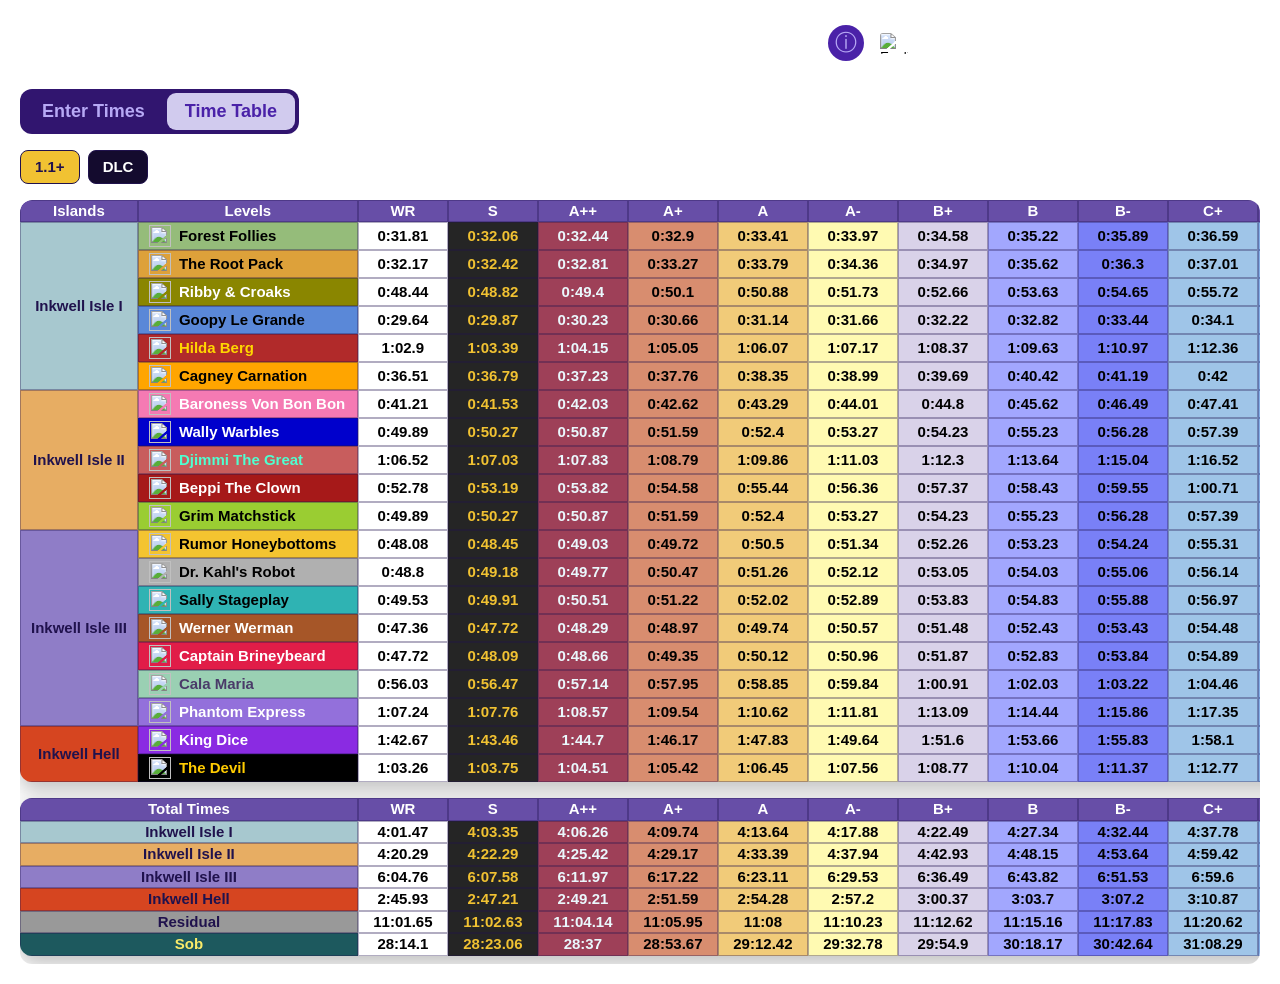
==== index2.html @ 3b2f3cae "Add files via upload" ====
<!DOCTYPE html>
<html lang="en">
<head>
    <meta charset="UTF-8">
    <meta name="viewport" content="width=device-width, initial-scale=1.0">
    <title>Cuphead Training Table</title>
    <link rel="stylesheet" href="style.css">
</head>
<body data-page="time-table">

<div class="pages">
    <img id="bigtitle" src="assets/bigtitle.png" alt="Cuphead Training Table">

    <a href="info.html" class="info-nav-btn" aria-label="How it works">&#9432;</a>

    <button id="lang-toggle-btn" class="lang-toggle-btn-inline" type="button" onclick="setActiveLanguage(getActiveLanguage() === 'pt-BR' ? 'en' : 'pt-BR')" aria-label="Toggle language">
        <img src="https://flagcdn.com/w40/us.png" srcset="https://flagcdn.com/w80/us.png 2x" alt="English" width="28" height="21">
    </button>
</div>

<div class="nav-row">
    <div class="page-tabs">
        <a href="index.html" data-i18n="nav.enter-times">Enter Times</a>
        <a href="index2.html" class="active" data-i18n="nav.time-table">Time Table</a>
    </div>
</div>

    <div id="category-tabs" class="category-tabs"></div>

    <div class="scroll-wrapper">
        <div id="table"></div>
        <div id="totals"></div>
    </div>

    <script src="data.js"></script>
    <script src="js/state.js"></script>
    <script src="js/time.js"></script>
    <script src="js/category.js"></script>
    <script src="js/data-access.js"></script>
    <script src="js/ranks.js"></script>
    <script src="js/calculations.js"></script>
    <script src="js/wr-times.js"></script>
    <script src="js/storage.js"></script>
    <script src="js/render-time-table.js"></script>
    <script src="js/render-personal.js"></script>
    <script src="js/render.js"></script>
    <script src="js/language.js"></script>
    <script src="js/main.js"></script>

</body>
</html>
---- style.css ----
:root {
    --page-transition-duration: 200ms;
    --panel-bg: #140b2e;
    --panel-bg-deep: #11092c;
    --panel-border: #20124d;
    --panel-accent: #674ea7;
    --panel-accent-soft: #392872;
    --panel-accent-bright: #f1c232;
}

* {
    box-sizing: border-box;
}

html {
    min-height: 100%;
}

body {
    min-height: 100%;
    margin: 0;
    padding: 20px;
    background: url("https://myekul.com/bg.png") no-repeat center center fixed;
    background-size: cover;
    color: #ffffff;
    font-family: "Segoe UI", -apple-system, BlinkMacSystemFont, Roboto, Helvetica, Arial, sans-serif;
    position: relative;
    opacity: 0;
    background-color: rgba(255, 255, 255, 0.05);
    transition: opacity var(--page-transition-duration) ease, background-color var(--page-transition-duration) ease;
}

body.is-ready {
    opacity: 1;
}

body.is-transitioning {
    opacity: 0;
    background-color: rgba(255, 255, 255, 0.45);
}

.pages {
    display: flex;
    align-items: center;
    gap: 8px;
    margin-bottom: 12px;
}

#bigtitle {
    margin: 0;
    width: min(800px, 90vw);
    height: auto;
    display: block;
    position: relative;
    z-index: 100;
}

.pages {
    position: relative;
    z-index: 100;
}

.page-tabs {
    display: inline-flex;
    background: #31156f;
    padding: 4px;
    border-radius: 12px;
    gap: 4px;
    margin-top: 10px;
}

.page-tabs a {
    color: rgb(183, 169, 245);
    font-size: 18px;
    font-weight: 700;
    text-decoration: none;
    padding: 8px 18px;
    border-radius: 9px;
    transition: all 0.2s ease;
}

.page-tabs a:hover {
    background: rgba(255,255,255,0.08);
    color: white;
}

.page-tabs a.active {
    background: rgb(209, 203, 238);
    color: #4A22A8;
    pointer-events: none;
}

.page-tabs a.active:hover {
    color: #4A22A8;
}

.category-tabs {
    display: flex;
    flex-wrap: wrap;
    gap: 8px;
    margin: 0 0 16px;
}

.category-tab {
    min-height: 34px;
    border: 1px solid #20124d;
    padding: 6px 14px;
    background: #140b2e;
    color: #ffffff;
    font: inherit;
    font-size: 15px;
    font-weight: 800;
    cursor: pointer;
    border-radius: 8px;
}

.category-tab:hover,
.category-tab:focus-visible {
    background: #392872;
}

.category-tab.is-active {
    background: #f1c232;
    color: #20124d;
}

.category-icon {
    width: 20px;
    height: 20px;
    object-fit: contain;
    vertical-align: middle;
    margin-right: 6px;
}

.category-tab-group {
    display: flex;
    align-items: center;
    gap: 8px;
}

.category-sub-options {
    display: flex;
    gap: 4px;
}

.category-sub-option {
    min-width: 32px;
    min-height: 32px;
    border: 1px solid #20124d;
    padding: 4px;
    background: #140b2e;
    cursor: pointer;
    border-radius: 8px;
}

.category-sub-option:hover,
.category-sub-option:focus-visible {
    background: #392872;
}

.category-sub-option.is-active {
    background: #f1c232;
    border-color: #f1c232;
}

.category-sub-option .category-icon {
    margin-right: 0;
}

.data-controls {
    display: flex;
    gap: 12px;
    margin: 12px 0 16px;
}

.data-control-btn {
    padding: 10px 20px;
    background: #140b2e;
    border: 1px solid #20124d;
    border-radius: 8px;
    color: #ffffff;
    font-size: 14px;
    font-weight: 500;
    cursor: pointer;
    transition: all 0.2s ease;
}

.data-control-btn:hover {
    background: #392872;
    border-color: #4a3b69;
}

.data-control-btn:active {
    transform: translateY(1px);
}

.board-layout {
    display: flex;
    align-items: flex-start;
    gap: 18px;
    width: 100%;
}

.scroll-wrapper {
    flex: 1 1 auto;
    min-width: 0;
    overflow-x: auto;
    border-radius: 12px;
    overflow-y: visible;
    padding-bottom: 8px;
}

body[data-page="personal-times"] .scroll-wrapper {
    display: flex;
    align-items: flex-start;
    gap: 18px;
}

body[data-page="time-table"] .scroll-wrapper {
    display: block;
}

body[data-page="personal-times"] #table {
    margin-bottom: 0;
    flex: 0 0 auto;
}

body[data-page="time-table"] #table {
    margin-bottom: 16px;
}

body[data-page="personal-times"] #totals {
    flex: 0 0 auto;
}

.placeholder-table {
    width: max-content;
    min-width: 420px;
    border: 1px solid #20124d;
    background: rgba(17, 9, 44, 0.94);
}

.placeholder-table h2 {
    margin: 0;
    padding: 14px 14px 4px;
    font-size: 20px;
}

.placeholder-table p {
    margin: 0;
    padding: 0 14px 14px;
    color: #ded8ff;
    font-size: 14px;
    font-weight: 700;
}

.placeholder-table table {
    width: 100%;
}

table {
    width: max-content;
    border-collapse: separate;
    border-spacing: 0;
    table-layout: fixed;
    border-radius: 12px;
    overflow: hidden;
    box-shadow: 0 8px 20px rgba(0, 0, 0, 0.25);
}

th,
td {
    border: 1px solid rgba(32, 18, 77, 0.35);
    padding: 2px 10px;
    color: inherit;
    font-size: 15px;
    font-weight: 700;
    line-height: 1.1;
    text-align: center;
    white-space: nowrap;
}

th {
    position: sticky;
    top: 0;
    z-index: 30;
    background: #674ea7;
    color: #ffffff;
    font-weight: 800;
}

.island {
    position: sticky;
    left: 0;
    z-index: 25;
    min-width: 90px;
    width: 90px;
    background-color: #11092c;
}

.boss {
    position: sticky;
    left: 90px;
    z-index: 22;
    min-width: 220px;
    width: 220px;
    background-color: #11092c;
}

thead th.island,
thead th.boss {
    z-index: 35;
    background: #674ea7;
}

thead th.boss {
    z-index: 34;
}

.boss-content {
    display: flex;
    align-items: center;
    gap: 8px;
    min-width: 0;
}

.boss-icon {
    width: 22px;
    height: 22px;
    object-fit: contain;
    flex: 0 0 auto;
}

.boss span {
    overflow: hidden;
    text-overflow: ellipsis;
    white-space: nowrap;
}

.rank-col {
    min-width: 90px;
    width: 90px;
    max-width: 90px;
}

.personal-time-col {
    min-width: 140px;
    width: 140px;
    background: transparent;
}

th.personal-time-col {
    background: transparent;
}

.time-input-wrapper {
    display: flex;
    align-items: center;
    justify-content: center;
    gap: 4px;
    padding: 1px 4px;
    border-radius: 4px;
    transition: background 0.2s ease;
    background: #140b2e !important;
    width: 100%;
    max-width: 100%;
    box-sizing: border-box;
}

.time-input {
    flex: 1 1 92px;
    width: 92px;
    max-width: 92px;
    height: 24px;
    border: 1px solid #674ea7;
    margin: 0;
    background: transparent;
    color: inherit;
    font: inherit;
    font-size: 12px;
    line-height: 1;
    text-align: center;
    outline: none;
    padding: 0 3px;
    border-radius: 6px;
}

.time-input::placeholder {
    color: #7f73a7;
}

.time-input:focus {
    border-color: #f1c232;
    box-shadow: inset 0 0 0 1px #f1c232;
}

.time-rank-display {
    display: inline-flex;
    align-items: center;
    justify-content: center;
    min-width: 56px;
    height: 28px;
    padding: 0 10px;
    border-radius: 4px;
    font-size: 12px;
    font-weight: 600;
    text-transform: uppercase;
    white-space: nowrap;
}

.personal-rank-empty {
    background: #11092c;
    color: #ffffff;
}

.rank-chart-column {
    display: flex;
    flex-direction: column;
    flex: 0 0 300px;
    gap: 12px;
}

.rank-chart {
    position: sticky;
    top: 20px;
    flex: 0 0 auto;
    max-height: calc(100vh - 40px);
    overflow-y: auto;
    border: 1px solid #20124d;
    background: rgba(17, 9, 44, 0.94);
    color: #ffffff;
    border-radius: 12px;
}

.rank-chart-pie-shell {
    background: transparent;
    border-radius: 12px;
    padding: 14px 0;
}

.rank-chart-pie-shell:empty {
    display: none;
}

.rank-chart:empty {
    display: none;
}

.rank-chart-header {
    display: flex;
    align-items: flex-start;
    justify-content: space-between;
    gap: 12px;
    padding: 14px;
    border-bottom: 1px solid #20124d;
    background: #674ea7;
}

.rank-chart-header h2 {
    margin: 0;
    font-size: 18px;
    line-height: 1.1;
}

.rank-chart-header span,
.rank-chart-stats span {
    display: block;
    margin-top: 3px;
    color: #ded8ff;
    font-size: 12px;
}

.rank-chart-header strong {
    min-width: 52px;
    padding: 6px 8px;
    border: 1px solid #20124d;
    background: #ffffff;
    color: #20124d;
    text-align: center;
    font-size: 18px;
}

.rank-chart-stack {
    display: flex;
    height: 28px;
    margin: 14px;
    overflow: hidden;
    border: 1px solid #20124d;
    background: #11092c;
}

.rank-chart-segment {
    display: block;
    min-width: 4px;
    height: 100%;
}

.rank-chart-empty-segment {
    width: 100%;
    background: repeating-linear-gradient(
        135deg,
        #2b2254,
        #2b2254 8px,
        #11092c 8px,
        #11092c 16px
    );
}

.rank-chart-pie {
    width: 160px;
    aspect-ratio: 1;
    margin: 0 auto;
    border-radius: 50%;
    border: 2px solid rgba(255, 255, 255, 0.18);
    background: transparent;
    box-shadow: inset 0 0 0 9999px transparent;
}

.rank-chart-stats {
    display: grid;
    grid-template-columns: 1fr 1fr;
    gap: 8px;
    padding: 0 14px 14px;
}

.rank-chart-stats div {
    border: 1px solid #20124d;
    background: rgba(255, 255, 255, 0.08);
    padding: 8px;
}

.rank-chart-stats strong {
    display: block;
    margin-top: 2px;
    font-size: 20px;
}

.rank-chart-list {
    display: grid;
    gap: 8px;
    padding: 0 14px 14px;
}

.rank-chart-row {
    display: grid;
    grid-template-columns: 44px minmax(80px, 1fr) 28px;
    align-items: center;
    gap: 8px;
}

.rank-chart-badge {
    display: inline-flex;
    align-items: center;
    justify-content: center;
    min-height: 26px;
    border: 1px solid #20124d;
    font-size: 13px;
}

.rank-chart-track {
    height: 12px;
    overflow: hidden;
    border: 1px solid #20124d;
    background: rgba(255, 255, 255, 0.12);
}

.rank-chart-track span {
    display: block;
    height: 100%;
}

.rank-chart-count {
    text-align: right;
    font-size: 13px;
}

.rank-chart-empty {
    padding: 10px;
    border: 1px solid #20124d;
    background: rgba(255, 255, 255, 0.08);
    color: #ded8ff;
    text-align: center;
    font-size: 13px;
}

.rank-chart-pie-wrapper {
    position: relative;
    display: flex;
    justify-content: center;
    align-items: center;
    width: 100%;
    padding: 30px;
    min-height: 280px;
}

.rank-chart-pie {
    width: 200px;
    height: 200px;
    border-radius: 50%;
    position: relative;
    box-shadow:
        0 0 0 4px #20124d,
        0 0 0 8px #4a22a8,
        0 0 20px rgba(74, 34, 168, 0.3);
}

.rank-chart-tooltip {
    position: fixed;
    pointer-events: none;
    z-index: 9999;

    padding: 6px 10px;
    border-radius: 8px;

    background: rgba(20, 20, 30, 0.75);
    border: 1px solid rgba(255,255,255,0.15);

    color: white;
    font-size: 13px;
    font-weight: 600;

    white-space: nowrap;
    max-width: calc(100vw - 40px);

    opacity: 0;
    transform: translate(12px, 12px);

    transition:
        opacity .12s ease,
        transform .12s ease;
}

.tooltip-icons {
    display: flex;
    flex-wrap: wrap;
    gap: 4px;
    margin-top: 6px;
    max-width: 200px;
}

.tooltip-boss-icon {
    width: 24px;
    height: 24px;
    object-fit: contain;
}

[data-tooltip] {
    cursor: help;
}

.info-tooltip {
    background: rgba(20, 18, 77, 0.95);
    color: #ded8ff;
    padding: 8px 12px;
    border-radius: 8px;
    font-size: 12px;
    font-weight: 500;
    max-width: 300px;
    white-space: normal;
    border: 1px solid #4a22a8;
    box-shadow: 0 4px 12px rgba(0, 0, 0, 0.3);
}


.scroll-wrapper::-webkit-scrollbar,
.rank-chart::-webkit-scrollbar {
    width: 10px;
    height: 10px;
}

.scroll-wrapper::-webkit-scrollbar-track,
.rank-chart::-webkit-scrollbar-track {
    background: #161719;
}

.scroll-wrapper::-webkit-scrollbar-thumb,
.rank-chart::-webkit-scrollbar-thumb {
    border-radius: 6px;
    background: #967eb3;
}

.scroll-wrapper::-webkit-scrollbar-thumb:hover,
.rank-chart::-webkit-scrollbar-thumb:hover {
    background: #c6a0e9;
}

tbody tr:hover td {
    filter: brightness(1.08);
}

/* ── Info nav button (used on all pages) ────────────────────────── */

.info-nav-btn {
    display: inline-flex;
    align-items: center;
    justify-content: center;
    width: 36px;
    height: 36px;
    padding: 0;
    border-radius: 50%;
    font-size: 22px;
    line-height: 1;
    font-weight: 400;
    background-color: #4A22A8;
    color: rgb(183, 169, 245);
    text-decoration: none;
    flex-shrink: 0;
}

.info-nav-btn:hover {
    background-color: #5D2CD1;
    color: #ffffff;
}

.info-nav-btn.active {
    background-color: rgb(209, 203, 238);
    color: #4A22A8;
    cursor: default;
    pointer-events: none;
}

/* ── Nav actions (lang toggle + info button) ────────────────────── */

.nav-row {
    display: flex;
    align-items: center;
    gap: 12px;
    margin-bottom: 16px;
}

.nav-actions {
    display: inline-flex;
    gap: 6px;
    align-items: center;
}

.lang-toggle-btn-inline {
    background: none;
    border: 2px solid transparent;
    padding: 4px 6px;
    cursor: pointer;
    border-radius: 6px;
    transition: all 0.2s ease;
    display: flex;
    align-items: center;
    justify-content: center;
}

.lang-toggle-btn-inline img {
    display: block;
    border-radius: 3px;
    transition: transform 0.2s ease;
}

.lang-toggle-btn-inline:hover {
    background: rgba(255,255,255,0.08);
    border-color: rgba(255,255,255,0.15);
}

.lang-toggle-btn-inline:hover img {
    transform: scale(1.1);
}

.lang-toggle-btn {
    background: none;
    border: 2px solid transparent;
    font-size: 22px;
    line-height: 1;
    padding: 4px 6px;
    cursor: pointer;
    border-radius: 6px;
    transition: all 0.2s ease;
}

.lang-toggle-btn:hover {
    background: rgba(255,255,255,0.08);
    border-color: rgba(255,255,255,0.15);
}

/* ─────────────────────────────────────────────────────────────────── */

/* ── WR link in time table ──────────────────────────────────────── */

.wr-link {
    text-decoration: none;
    font-weight: inherit;
    font-size: inherit;
    border-bottom: 1px dotted currentColor;
    opacity: 0.9;
    transition: opacity 0.15s, border-bottom-color 0.15s;
}

.wr-link:hover {
    opacity: 1;
    border-bottom-style: solid;
}

/* ── Floating lang toggle (bottom-left) ─────────────────────────── */

.lang-float {
    position: fixed;
    bottom: 20px;
    left: 20px;
    z-index: 1000;
}

.lang-float .lang-toggle-btn {
    font-size: 28px;
    padding: 6px 10px;
    background: rgba(17, 9, 44, 0.85);
    border: 2px solid #31156f;
    backdrop-filter: blur(8px);
    box-shadow: 0 2px 12px rgba(0,0,0,0.4);
    display: flex;
    align-items: center;
    justify-content: center;
}

.lang-float .lang-toggle-btn img {
    display: block;
    border-radius: 3px;
    transition: transform 0.2s ease;
}

.lang-float .lang-toggle-btn:hover {
    background: rgba(49, 21, 111, 0.95);
    border-color: #5D2CD1;
}

.lang-float .lang-toggle-btn:hover img {
    transform: scale(1.1);
}

/* ─────────────────────────────────────────────────────────────────── */

@media (max-width: 900px) {
    body {
        padding: 14px;
    }

    .pages {
        flex-wrap: wrap;
        gap: 8px 16px;
    }

    #bigtitle,
    a {
        font-size: 22px;
    }

    .board-layout {
        flex-direction: column;
    }

    .scroll-wrapper,
    .rank-chart {
        width: 100%;
    }

    .rank-chart {
        position: static;
        flex-basis: auto;
        max-height: none;
    }
}
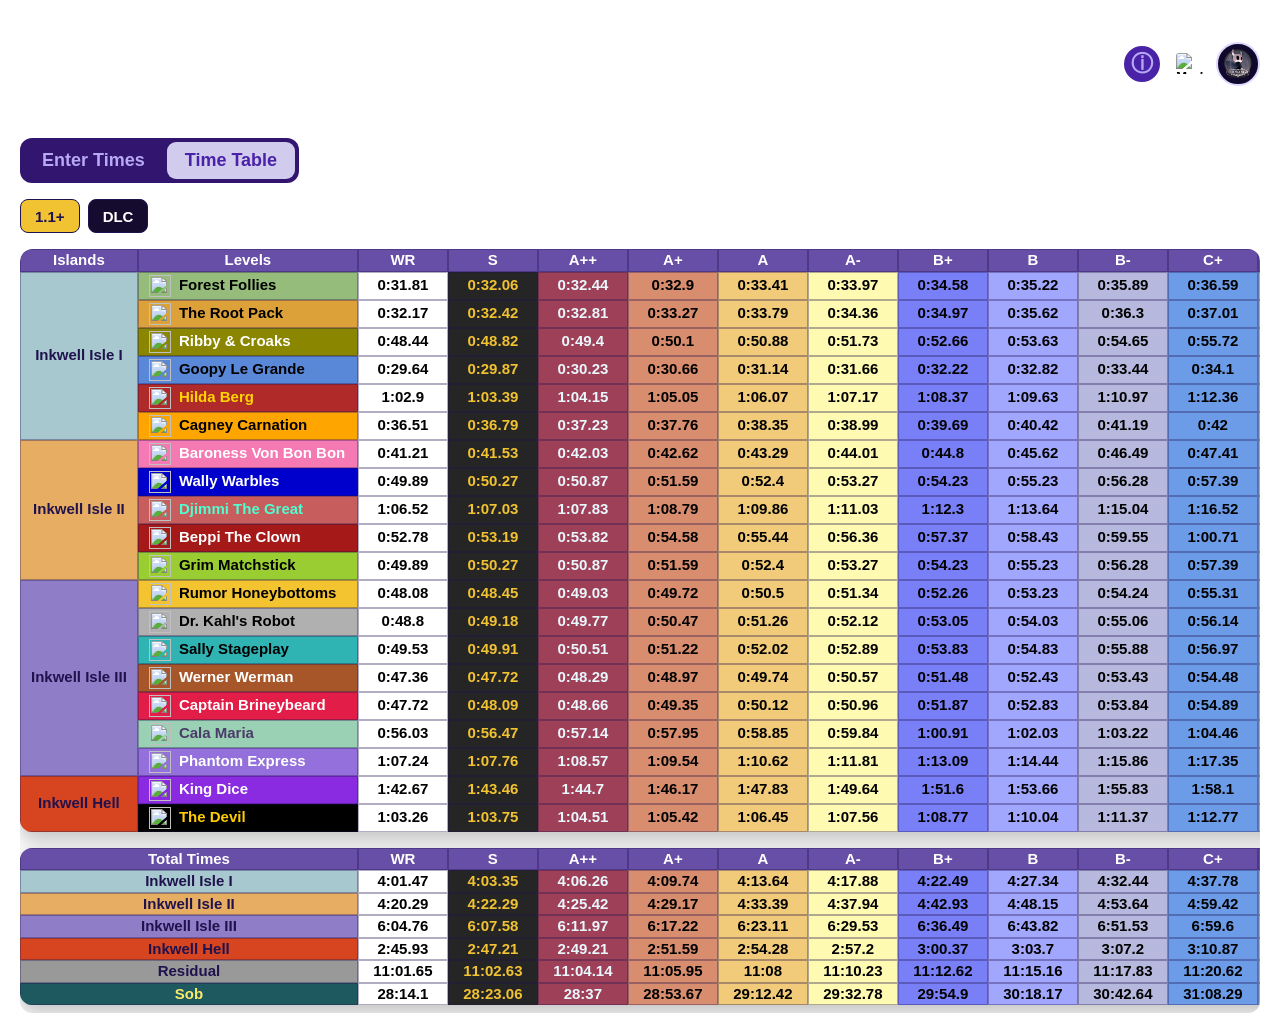
==== commit 70c86447: "Add files via upload" ====
--- a/index2.html
+++ b/index2.html
@@ -10,12 +10,13 @@
 
 <div class="pages">
     <img id="bigtitle" src="assets/bigtitle.png" alt="Cuphead Training Table">
-
+    <h1 id="hollow-knight-title" hidden>Hollow Knight Training Table</h1>
     <a href="info.html" class="info-nav-btn" aria-label="How it works">&#9432;</a>
 
     <button id="lang-toggle-btn" class="lang-toggle-btn-inline" type="button" onclick="setActiveLanguage(getActiveLanguage() === 'pt-BR' ? 'en' : 'pt-BR')" aria-label="Toggle language">
         <img src="https://flagcdn.com/w40/us.png" srcset="https://flagcdn.com/w80/us.png 2x" alt="English" width="28" height="21">
     </button>
+    <button id="game-toggle-btn" class="game-toggle-btn" type="button"></button>
 </div>
 
 <div class="nav-row">
@@ -44,6 +45,7 @@
     <script src="js/render-time-table.js"></script>
     <script src="js/render-personal.js"></script>
     <script src="js/render.js"></script>
+    <script src="js/game-toggle.js"></script>
     <script src="js/language.js"></script>
     <script src="js/main.js"></script>
 
--- a/style.css
+++ b/style.css
@@ -1,11 +1,14 @@
 :root {
-    --page-transition-duration: 200ms;
     --panel-bg: #140b2e;
     --panel-bg-deep: #11092c;
     --panel-border: #20124d;
     --panel-accent: #674ea7;
     --panel-accent-soft: #392872;
     --panel-accent-bright: #f1c232;
+}
+
+body[data-page="personal-times"][data-game="hollow-knight"] .scroll-wrapper {
+    display: block;
 }
 
 * {
@@ -25,18 +28,7 @@
     color: #ffffff;
     font-family: "Segoe UI", -apple-system, BlinkMacSystemFont, Roboto, Helvetica, Arial, sans-serif;
     position: relative;
-    opacity: 0;
     background-color: rgba(255, 255, 255, 0.05);
-    transition: opacity var(--page-transition-duration) ease, background-color var(--page-transition-duration) ease;
-}
-
-body.is-ready {
-    opacity: 1;
-}
-
-body.is-transitioning {
-    opacity: 0;
-    background-color: rgba(255, 255, 255, 0.45);
 }
 
 .pages {
@@ -44,15 +36,240 @@
     align-items: center;
     gap: 8px;
     margin-bottom: 12px;
+    width: 100%;
+    min-height: 96px;
+    padding-right: 156px;
 }
 
 #bigtitle {
     margin: 0;
-    width: min(800px, 90vw);
+    width: min(800px, calc(100vw - 176px));
     height: auto;
     display: block;
     position: relative;
     z-index: 100;
+}
+
+#bigtitle[hidden] {
+    display: none;
+}
+
+#hollow-knight-title {
+    margin: 0;
+    color: #ffffff;
+    font-family: Georgia, "Times New Roman", serif;
+    font-size: clamp(28px, 5vw, 56px);
+    text-shadow: 0 2px 5px rgba(0, 0, 0, 0.85);
+}
+
+.game-toggle-btn {
+    position: fixed;
+    top: 42px;
+    right: calc(20px + 100% - 100vw);
+    display: inline-flex;
+    align-items: center;
+    justify-content: center;
+    width: 44px;
+    height: 44px;
+    padding: 5px;
+    border: 2px solid #ded8ff;
+    border-radius: 50%;
+    background: #11092c;
+    color: #ffffff;
+    cursor: pointer;
+}
+
+.game-toggle-btn img {
+    width: 100%;
+    height: 100%;
+    object-fit: contain;
+}
+
+.info-nav-btn {
+    position: fixed;
+    top: 46px;
+    right: calc(120px + 100% - 100vw);
+}
+
+.lang-toggle-btn-inline {
+    position: fixed;
+    top: 47px;
+    right: calc(68px + 100% - 100vw);
+}
+
+.game-toggle-btn:hover,
+.game-toggle-btn:focus-visible {
+    background: #392872;
+    border-color: #f1c232;
+}
+
+body[data-game="hollow-knight"] {
+    background-color: #070b13;
+    background-image:
+        linear-gradient(rgba(5, 9, 16, 0.38), rgba(5, 9, 16, 0.38)),
+        url("assets/backgrounds/hollowknight_background.png");
+    background-position: center center;
+    background-size: cover;
+    background-repeat: no-repeat;
+    background-attachment: fixed;
+    color: #e8edf5;
+    font-family: "Trebuchet MS", "Segoe UI", sans-serif;
+    font-weight: 600;
+}
+
+body[data-game="hollow-knight"] .page-tabs,
+body[data-game="hollow-knight"] .category-tab,
+body[data-game="hollow-knight"] .data-control-btn {
+    background-color: #172231;
+    border-color: #465870;
+}
+
+body[data-game="hollow-knight"] .page-tabs a.active,
+body[data-game="hollow-knight"] .category-tab.is-active {
+    background: #c9d7e8;
+    color: #111824;
+}
+
+body[data-game="hollow-knight"] th,
+body[data-game="hollow-knight"] .rank-chart-header {
+    background: #35475e;
+}
+
+body[data-game="hollow-knight"] .game-toggle-btn {
+    background: #35475e;
+    border-color: #c9d7e8;
+}
+
+body[data-game="hollow-knight"] .boss {
+    left: 0;
+    background: #182536 !important;
+}
+
+body[data-game="hollow-knight"] .split-cell {
+    min-width: 220px;
+    width: 220px;
+}
+
+body[data-game="hollow-knight"] .boss-content {
+    flex-direction: row-reverse;
+    justify-content: space-between;
+    gap: 6px;
+}
+
+body[data-game="hollow-knight"] .boss-icon {
+    width: auto;
+    max-width: 64px;
+    height: 32px;
+}
+
+body[data-game="hollow-knight"] .boss span {
+    flex: 1 1 auto;
+    min-width: 0;
+    font-size: 15px;
+    font-weight: 700;
+}
+
+body[data-game="hollow-knight"] .personal-totals-table.hollow-knight-personal-total {
+    width: 420px;
+    table-layout: fixed;
+}
+
+body[data-game="hollow-knight"] .hollow-knight-personal-total .total-label {
+    width: 220px;
+}
+
+body[data-game="hollow-knight"] .hollow-knight-personal-total .personal-time-col {
+    width: 200px;
+    min-width: 200px;
+}
+
+body[data-game="hollow-knight"] .total-time-wrapper {
+    display: grid;
+    grid-template-columns: minmax(0, 1fr) auto;
+    align-items: center;
+    gap: 12px;
+    min-width: 0;
+}
+
+body[data-game="hollow-knight"] .total-time-wrapper > span:first-child {
+    min-width: 0;
+    text-align: left;
+    font-size: 16px;
+    font-weight: 700;
+    font-variant-numeric: tabular-nums;
+}
+
+body[data-game="hollow-knight"] .total-time-wrapper .time-rank-display {
+    min-width: 56px;
+    font-size: 14px;
+    font-weight: 800;
+}
+
+body[data-game="hollow-knight"] .info-page,
+body[data-game="hollow-knight"] .rank-chart,
+body[data-game="hollow-knight"] .page-tabs a,
+body[data-game="hollow-knight"] .category-tab {
+    font-weight: 700;
+}
+
+body[data-page="personal-times"][data-game="hollow-knight"] .time-input-wrapper {
+    min-height: 32px;
+}
+
+body[data-page="personal-times"][data-game="hollow-knight"] .time-input,
+body[data-page="personal-times"][data-game="hollow-knight"] .time-rank-display {
+    height: 28px;
+    font-size: 14px;
+}
+
+body[data-game="hollow-knight"] .rank-chart-header span,
+body[data-game="hollow-knight"] .rank-chart-stats span,
+body[data-game="hollow-knight"] .rank-chart-badge,
+body[data-game="hollow-knight"] .rank-chart-count,
+body[data-game="hollow-knight"] .rank-chart-empty {
+    font-size: 14px;
+}
+
+body[data-game="hollow-knight"] .hollow-knight-total-row > * {
+    border-top: 3px solid #c9d7e8;
+    font-weight: 900;
+}
+
+body[data-game="hollow-knight"] .total-label {
+    position: sticky;
+    left: 0;
+    z-index: 25;
+    min-width: 220px;
+    width: 220px;
+    background: #182536;
+    color: #f4f7fb;
+}
+
+body[data-game="hollow-knight"] .hollow-knight-personal-total {
+    margin-top: 8px;
+}
+
+body[data-game="hollow-knight"] .total-time-wrapper {
+    justify-content: space-between;
+    padding: 1px 6px;
+    background: transparent !important;
+}
+
+body[data-game="hollow-knight"] .hollow-knight-personal-total .personal-time-col {
+    background: #182536 !important;
+    color: #f4f7fb !important;
+}
+
+body[data-game="hollow-knight"] .total-time-wrapper > span:first-child {
+    color: #f4f7fb !important;
+}
+
+body[data-game="hollow-knight"] .time-input {
+    border-color: #70839e;
+}
+
+body[data-game="cuphead"] * {
+    font-weight: 700;
 }
 
 .pages {
@@ -841,11 +1058,21 @@
     .pages {
         flex-wrap: wrap;
         gap: 8px 16px;
+        min-height: 72px;
+        padding-right: 116px;
     }
 
     #bigtitle,
     a {
         font-size: 22px;
+    }
+
+    #bigtitle {
+        width: min(800px, calc(100vw - 136px));
+    }
+
+    #hollow-knight-title {
+        font-size: clamp(23px, 5vw, 38px);
     }
 
     .board-layout {
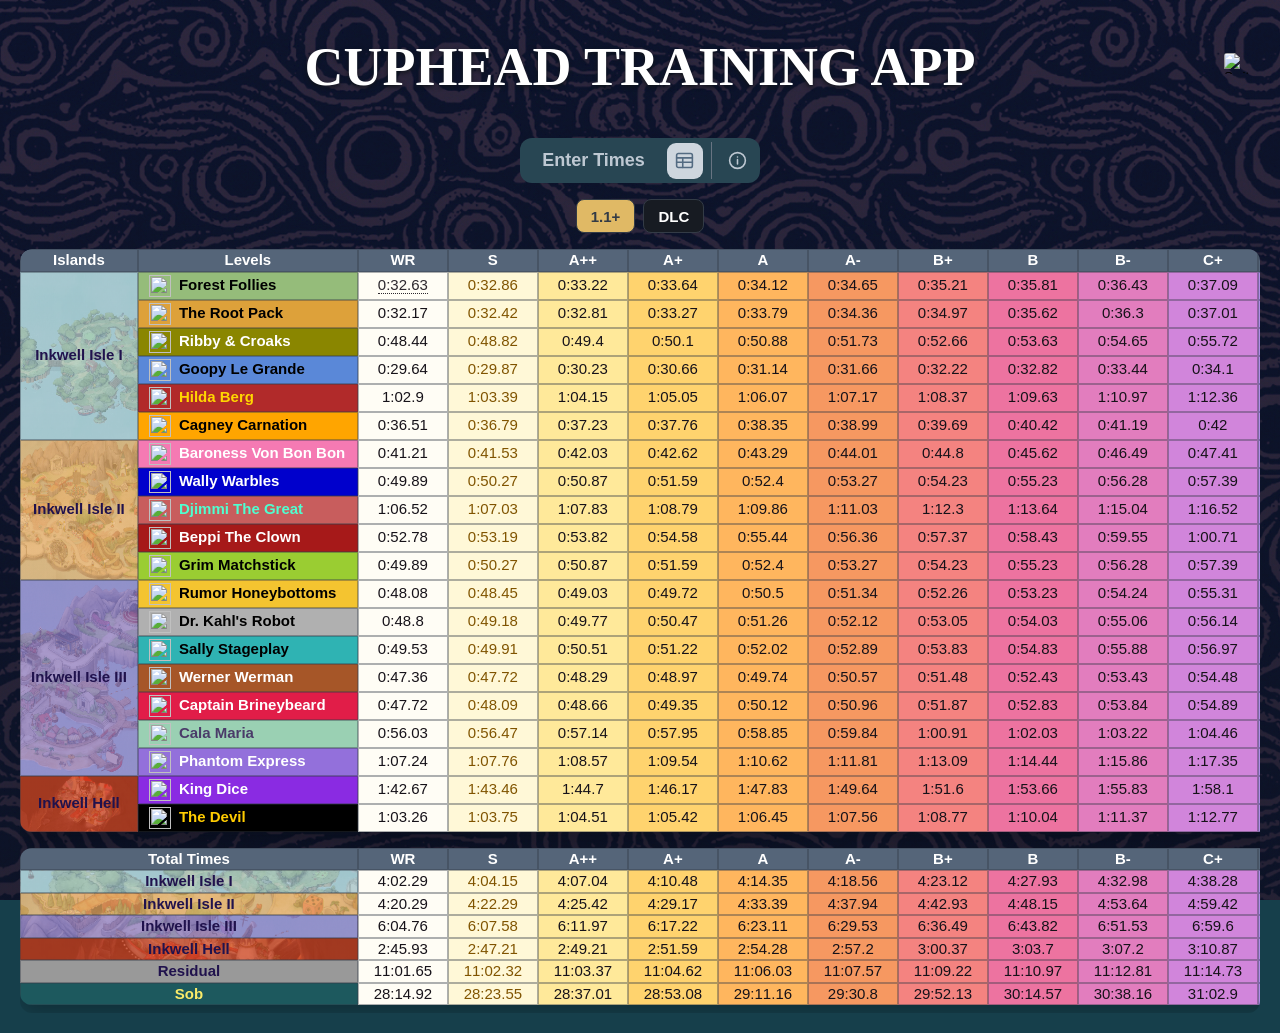
==== commit 0e777474: "Refresh the web training table and preserve manual time entry" ====
--- a/index2.html
+++ b/index2.html
@@ -1,53 +1,51 @@
-<!DOCTYPE html>
-<html lang="en">
-<head>
-    <meta charset="UTF-8">
-    <meta name="viewport" content="width=device-width, initial-scale=1.0">
-    <title>Cuphead Training Table</title>
-    <link rel="stylesheet" href="style.css">
-</head>
-<body data-page="time-table">
-
-<div class="pages">
-    <img id="bigtitle" src="assets/bigtitle.png" alt="Cuphead Training Table">
-    <h1 id="hollow-knight-title" hidden>Hollow Knight Training Table</h1>
-    <a href="info.html" class="info-nav-btn" aria-label="How it works">&#9432;</a>
-
-    <button id="lang-toggle-btn" class="lang-toggle-btn-inline" type="button" onclick="setActiveLanguage(getActiveLanguage() === 'pt-BR' ? 'en' : 'pt-BR')" aria-label="Toggle language">
-        <img src="https://flagcdn.com/w40/us.png" srcset="https://flagcdn.com/w80/us.png 2x" alt="English" width="28" height="21">
-    </button>
-    <button id="game-toggle-btn" class="game-toggle-btn" type="button"></button>
-</div>
-
-<div class="nav-row">
-    <div class="page-tabs">
-        <a href="index.html" data-i18n="nav.enter-times">Enter Times</a>
-        <a href="index2.html" class="active" data-i18n="nav.time-table">Time Table</a>
-    </div>
-</div>
-
-    <div id="category-tabs" class="category-tabs"></div>
-
-    <div class="scroll-wrapper">
-        <div id="table"></div>
-        <div id="totals"></div>
-    </div>
-
-    <script src="data.js"></script>
-    <script src="js/state.js"></script>
-    <script src="js/time.js"></script>
-    <script src="js/category.js"></script>
-    <script src="js/data-access.js"></script>
-    <script src="js/ranks.js"></script>
-    <script src="js/calculations.js"></script>
-    <script src="js/wr-times.js"></script>
-    <script src="js/storage.js"></script>
-    <script src="js/render-time-table.js"></script>
-    <script src="js/render-personal.js"></script>
-    <script src="js/render.js"></script>
-    <script src="js/game-toggle.js"></script>
-    <script src="js/language.js"></script>
-    <script src="js/main.js"></script>
-
-</body>
-</html>
+<!DOCTYPE html>
+<html lang="en">
+<head>
+    <meta charset="UTF-8">
+    <meta name="viewport" content="width=device-width, initial-scale=1.0">
+    <title>Cuphead Training App</title>
+    <link rel="stylesheet" href="style.css?v=myekul-background">
+</head>
+<body data-page="time-table">
+
+<div class="pages">
+    <div id="bigtitle">Cuphead Training App</div>
+    <a href="info.html" class="info-nav-btn" data-i18n-aria-label="ui.info-aria" aria-label="How it works">&#9432;</a>
+
+    <button id="lang-toggle-btn" class="lang-toggle-btn-inline" type="button" onclick="setActiveLanguage(getActiveLanguage() === 'pt-BR' ? 'en' : 'pt-BR')" data-i18n-aria-label="ui.language-aria" aria-label="Toggle language">
+        <img src="https://flagcdn.com/w40/us.png" srcset="https://flagcdn.com/w80/us.png 2x" alt="English" width="28" height="21">
+    </button>
+</div>
+
+<div class="nav-row">
+    <div class="page-tabs">
+        <a href="index.html" data-i18n="nav.enter-times">Enter Times</a>
+        <a href="index2.html" class="active" data-i18n="nav.time-table">Time Table</a>
+    </div>
+</div>
+
+    <div id="category-tabs" class="category-tabs"></div>
+
+    <div class="scroll-wrapper">
+        <div id="table"></div>
+        <div id="totals"></div>
+    </div>
+
+    <script src="js/sound-effects.js"></script>
+<script src="data.js?v=reverse-rank-wheel"></script>
+    <script src="js/state.js"></script>
+    <script src="js/time.js"></script>
+    <script src="js/category.js"></script>
+    <script src="js/data-access.js"></script>
+    <script src="js/ranks.js?v=wheel-ranks"></script>
+    <script src="js/calculations.js"></script>
+    <script src="js/wr-times.js"></script>
+    <script src="js/storage.js"></script>
+    <script src="js/render-time-table.js?v=1.1.0"></script>
+    <script src="js/render-personal.js?v=1.1.0"></script>
+    <script src="js/render.js"></script>
+    <script src="js/language.js?v=1.1.0"></script>
+    <script src="js/main.js"></script>
+
+</body>
+</html>
--- a/style.css
+++ b/style.css
@@ -1,10 +1,10 @@
 :root {
-    --panel-bg: #140b2e;
-    --panel-bg-deep: #11092c;
-    --panel-border: #20124d;
-    --panel-accent: #674ea7;
-    --panel-accent-soft: #392872;
-    --panel-accent-bright: #f1c232;
+    --panel-bg: #1a303c;
+    --panel-bg-deep: #132632;
+    --panel-border: #365665;
+    --panel-accent: #548995;
+    --panel-accent-soft: #294955;
+    --panel-accent-bright: #d5b66b;
 }
 
 body[data-page="personal-times"][data-game="hollow-knight"] .scroll-wrapper {
@@ -23,31 +23,41 @@
     min-height: 100%;
     margin: 0;
     padding: 20px;
-    background: url("https://myekul.com/bg.png") no-repeat center center fixed;
+    background-image: linear-gradient(180deg, rgba(15, 19, 28, .14), rgba(15, 19, 28, .38)), url("assets/backgrounds/myekul-bg.png");
+    background-repeat: no-repeat;
+    background-position: center center;
+    background-attachment: fixed;
     background-size: cover;
     color: #ffffff;
     font-family: "Segoe UI", -apple-system, BlinkMacSystemFont, Roboto, Helvetica, Arial, sans-serif;
     position: relative;
-    background-color: rgba(255, 255, 255, 0.05);
+    background-color: #163f4b;
 }
 
 .pages {
     display: flex;
     align-items: center;
+    justify-content: center;
     gap: 8px;
     margin-bottom: 12px;
     width: 100%;
     min-height: 96px;
-    padding-right: 156px;
+    padding-inline: 72px;
 }
 
 #bigtitle {
     margin: 0;
     width: min(800px, calc(100vw - 176px));
+    max-width: 100%;
     height: auto;
     display: block;
     position: relative;
     z-index: 100;
+    color: #fff;
+    font: 800 clamp(18px, 4.5vw, 54px)/1.1 Georgia, serif;
+    text-align: center;
+    text-transform: uppercase;
+    text-shadow: 0 2px 4px #101419;
 }
 
 #bigtitle[hidden] {
@@ -72,9 +82,9 @@
     width: 44px;
     height: 44px;
     padding: 5px;
-    border: 2px solid #ded8ff;
+    border: 2px solid #c5ccd5;
     border-radius: 50%;
-    background: #11092c;
+    background: #101419;
     color: #ffffff;
     cursor: pointer;
 }
@@ -94,13 +104,13 @@
 .lang-toggle-btn-inline {
     position: fixed;
     top: 47px;
-    right: calc(68px + 100% - 100vw);
+    right: 20px;
 }
 
 .game-toggle-btn:hover,
 .game-toggle-btn:focus-visible {
-    background: #392872;
-    border-color: #f1c232;
+    background: #303c4c;
+    border-color: #e0b965;
 }
 
 body[data-game="hollow-knight"] {
@@ -279,7 +289,7 @@
 
 .page-tabs {
     display: inline-flex;
-    background: #31156f;
+    background: #284653;
     padding: 4px;
     border-radius: 12px;
     gap: 4px;
@@ -287,7 +297,7 @@
 }
 
 .page-tabs a {
-    color: rgb(183, 169, 245);
+    color: rgb(190, 200, 210);
     font-size: 18px;
     font-weight: 700;
     text-decoration: none;
@@ -302,27 +312,28 @@
 }
 
 .page-tabs a.active {
-    background: rgb(209, 203, 238);
-    color: #4A22A8;
+    background: rgb(206, 214, 222);
+    color: #536b82;
     pointer-events: none;
 }
 
 .page-tabs a.active:hover {
-    color: #4A22A8;
+    color: #536b82;
 }
 
 .category-tabs {
     display: flex;
     flex-wrap: wrap;
+    justify-content: center;
     gap: 8px;
     margin: 0 0 16px;
 }
 
 .category-tab {
     min-height: 34px;
-    border: 1px solid #20124d;
+    border: 1px solid #333b46;
     padding: 6px 14px;
-    background: #140b2e;
+    background: #171b22;
     color: #ffffff;
     font: inherit;
     font-size: 15px;
@@ -333,12 +344,12 @@
 
 .category-tab:hover,
 .category-tab:focus-visible {
-    background: #392872;
+    background: #303c4c;
 }
 
 .category-tab.is-active {
-    background: #f1c232;
-    color: #20124d;
+    background: #e0b965;
+    color: #333b46;
 }
 
 .category-icon {
@@ -363,21 +374,21 @@
 .category-sub-option {
     min-width: 32px;
     min-height: 32px;
-    border: 1px solid #20124d;
+    border: 1px solid #333b46;
     padding: 4px;
-    background: #140b2e;
+    background: #171b22;
     cursor: pointer;
     border-radius: 8px;
 }
 
 .category-sub-option:hover,
 .category-sub-option:focus-visible {
-    background: #392872;
+    background: #303c4c;
 }
 
 .category-sub-option.is-active {
-    background: #f1c232;
-    border-color: #f1c232;
+    background: #e0b965;
+    border-color: #e0b965;
 }
 
 .category-sub-option .category-icon {
@@ -392,8 +403,8 @@
 
 .data-control-btn {
     padding: 10px 20px;
-    background: #140b2e;
-    border: 1px solid #20124d;
+    background: #171b22;
+    border: 1px solid #333b46;
     border-radius: 8px;
     color: #ffffff;
     font-size: 14px;
@@ -403,8 +414,8 @@
 }
 
 .data-control-btn:hover {
-    background: #392872;
-    border-color: #4a3b69;
+    background: #303c4c;
+    border-color: #4a5562;
 }
 
 .data-control-btn:active {
@@ -453,8 +464,8 @@
 .placeholder-table {
     width: max-content;
     min-width: 420px;
-    border: 1px solid #20124d;
-    background: rgba(17, 9, 44, 0.94);
+    border: 1px solid #333b46;
+    background: rgba(16, 20, 25, 0.96);
 }
 
 .placeholder-table h2 {
@@ -466,7 +477,7 @@
 .placeholder-table p {
     margin: 0;
     padding: 0 14px 14px;
-    color: #ded8ff;
+    color: #c5ccd5;
     font-size: 14px;
     font-weight: 700;
 }
@@ -487,7 +498,7 @@
 
 th,
 td {
-    border: 1px solid rgba(32, 18, 77, 0.35);
+    border: 1px solid rgba(51, 59, 70, 0.4);
     padding: 2px 10px;
     color: inherit;
     font-size: 15px;
@@ -501,7 +512,7 @@
     position: sticky;
     top: 0;
     z-index: 30;
-    background: #674ea7;
+    background: #556579;
     color: #ffffff;
     font-weight: 800;
 }
@@ -512,7 +523,7 @@
     z-index: 25;
     min-width: 90px;
     width: 90px;
-    background-color: #11092c;
+    background-color: #101419;
 }
 
 .boss {
@@ -521,13 +532,13 @@
     z-index: 22;
     min-width: 220px;
     width: 220px;
-    background-color: #11092c;
+    background-color: #101419;
 }
 
 thead th.island,
 thead th.boss {
     z-index: 35;
-    background: #674ea7;
+    background: #556579;
 }
 
 thead th.boss {
@@ -578,7 +589,7 @@
     padding: 1px 4px;
     border-radius: 4px;
     transition: background 0.2s ease;
-    background: #140b2e !important;
+    background: #171b22 !important;
     width: 100%;
     max-width: 100%;
     box-sizing: border-box;
@@ -589,7 +600,7 @@
     width: 92px;
     max-width: 92px;
     height: 24px;
-    border: 1px solid #674ea7;
+    border: 1px solid #556579;
     margin: 0;
     background: transparent;
     color: inherit;
@@ -603,12 +614,12 @@
 }
 
 .time-input::placeholder {
-    color: #7f73a7;
+    color: #8795a3;
 }
 
 .time-input:focus {
-    border-color: #f1c232;
-    box-shadow: inset 0 0 0 1px #f1c232;
+    border-color: #e0b965;
+    box-shadow: inset 0 0 0 1px #e0b965;
 }
 
 .time-rank-display {
@@ -626,7 +637,7 @@
 }
 
 .personal-rank-empty {
-    background: #11092c;
+    background: #101419;
     color: #ffffff;
 }
 
@@ -643,8 +654,8 @@
     flex: 0 0 auto;
     max-height: calc(100vh - 40px);
     overflow-y: auto;
-    border: 1px solid #20124d;
-    background: rgba(17, 9, 44, 0.94);
+    border: 1px solid #333b46;
+    background: rgba(16, 20, 25, 0.96);
     color: #ffffff;
     border-radius: 12px;
 }
@@ -669,8 +680,8 @@
     justify-content: space-between;
     gap: 12px;
     padding: 14px;
-    border-bottom: 1px solid #20124d;
-    background: #674ea7;
+    border-bottom: 1px solid #333b46;
+    background: #556579;
 }
 
 .rank-chart-header h2 {
@@ -683,16 +694,16 @@
 .rank-chart-stats span {
     display: block;
     margin-top: 3px;
-    color: #ded8ff;
+    color: #c5ccd5;
     font-size: 12px;
 }
 
 .rank-chart-header strong {
     min-width: 52px;
     padding: 6px 8px;
-    border: 1px solid #20124d;
+    border: 1px solid #333b46;
     background: #ffffff;
-    color: #20124d;
+    color: #333b46;
     text-align: center;
     font-size: 18px;
 }
@@ -702,8 +713,8 @@
     height: 28px;
     margin: 14px;
     overflow: hidden;
-    border: 1px solid #20124d;
-    background: #11092c;
+    border: 1px solid #333b46;
+    background: #101419;
 }
 
 .rank-chart-segment {
@@ -716,10 +727,10 @@
     width: 100%;
     background: repeating-linear-gradient(
         135deg,
-        #2b2254,
-        #2b2254 8px,
-        #11092c 8px,
-        #11092c 16px
+        #27313d,
+        #27313d 8px,
+        #101419 8px,
+        #101419 16px
     );
 }
 
@@ -741,7 +752,7 @@
 }
 
 .rank-chart-stats div {
-    border: 1px solid #20124d;
+    border: 1px solid #333b46;
     background: rgba(255, 255, 255, 0.08);
     padding: 8px;
 }
@@ -770,14 +781,14 @@
     align-items: center;
     justify-content: center;
     min-height: 26px;
-    border: 1px solid #20124d;
+    border: 1px solid #333b46;
     font-size: 13px;
 }
 
 .rank-chart-track {
     height: 12px;
     overflow: hidden;
-    border: 1px solid #20124d;
+    border: 1px solid #333b46;
     background: rgba(255, 255, 255, 0.12);
 }
 
@@ -793,9 +804,9 @@
 
 .rank-chart-empty {
     padding: 10px;
-    border: 1px solid #20124d;
+    border: 1px solid #333b46;
     background: rgba(255, 255, 255, 0.08);
-    color: #ded8ff;
+    color: #c5ccd5;
     text-align: center;
     font-size: 13px;
 }
@@ -816,9 +827,9 @@
     border-radius: 50%;
     position: relative;
     box-shadow:
-        0 0 0 4px #20124d,
-        0 0 0 8px #4a22a8,
-        0 0 20px rgba(74, 34, 168, 0.3);
+        0 0 0 4px #333b46,
+        0 0 0 8px #536b82,
+        0 0 20px rgba(83, 107, 130, 0.3);
 }
 
 .rank-chart-tooltip {
@@ -866,18 +877,48 @@
 }
 
 .info-tooltip {
-    background: rgba(20, 18, 77, 0.95);
-    color: #ded8ff;
+    background: rgba(34, 42, 51, 0.96);
+    color: #c5ccd5;
     padding: 8px 12px;
     border-radius: 8px;
     font-size: 12px;
     font-weight: 500;
     max-width: 300px;
     white-space: normal;
-    border: 1px solid #4a22a8;
+    border: 1px solid #536b82;
     box-shadow: 0 4px 12px rgba(0, 0, 0, 0.3);
 }
 
+
+html::-webkit-scrollbar,
+body::-webkit-scrollbar {
+    width: 8px;
+}
+
+html::-webkit-scrollbar-track,
+body::-webkit-scrollbar-track {
+    background: transparent;
+}
+
+html::-webkit-scrollbar-thumb,
+body::-webkit-scrollbar-thumb {
+    border: 2px solid transparent;
+    border-radius: 999px;
+    background: #596674;
+    background-clip: padding-box;
+}
+
+html::-webkit-scrollbar-thumb:hover,
+body::-webkit-scrollbar-thumb:hover {
+    background: #8997a5;
+    background-clip: padding-box;
+}
+
+html,
+body {
+    scrollbar-width: thin;
+    scrollbar-color: #596674 transparent;
+}
 
 .scroll-wrapper::-webkit-scrollbar,
 .rank-chart::-webkit-scrollbar {
@@ -893,12 +934,12 @@
 .scroll-wrapper::-webkit-scrollbar-thumb,
 .rank-chart::-webkit-scrollbar-thumb {
     border-radius: 6px;
-    background: #967eb3;
+    background: #667789;
 }
 
 .scroll-wrapper::-webkit-scrollbar-thumb:hover,
 .rank-chart::-webkit-scrollbar-thumb:hover {
-    background: #c6a0e9;
+    background: #9aabb9;
 }
 
 tbody tr:hover td {
@@ -918,20 +959,20 @@
     font-size: 22px;
     line-height: 1;
     font-weight: 400;
-    background-color: #4A22A8;
-    color: rgb(183, 169, 245);
+    background-color: #536b82;
+    color: rgb(190, 200, 210);
     text-decoration: none;
     flex-shrink: 0;
 }
 
 .info-nav-btn:hover {
-    background-color: #5D2CD1;
+    background-color: #6a8197;
     color: #ffffff;
 }
 
 .info-nav-btn.active {
-    background-color: rgb(209, 203, 238);
-    color: #4A22A8;
+    background-color: rgb(206, 214, 222);
+    color: #536b82;
     cursor: default;
     pointer-events: none;
 }
@@ -939,11 +980,75 @@
 /* ── Nav actions (lang toggle + info button) ────────────────────── */
 
 .nav-row {
-    display: flex;
+    display: grid;
+    grid-template-columns: minmax(0, 1fr) auto minmax(0, 1fr);
     align-items: center;
     gap: 12px;
     margin-bottom: 16px;
 }
+
+.nav-row .page-tabs { grid-column: 2; }
+
+@media (max-width: 540px) {
+    .nav-row { grid-template-columns: minmax(0, 1fr); justify-items: center; }
+    .nav-row .page-tabs, .nav-row .compact-mode-toggle { grid-column: 1; justify-self: center; }
+}
+
+.compact-mode-toggle {
+    grid-column: 3;
+    justify-self: end;
+    margin-top: 10px;
+    padding: 7px 10px;
+    border: 1px solid #556579;
+    border-radius: 7px;
+    background: #171b22;
+    color: #edf0f3;
+    font: inherit;
+    font-size: 12px;
+    cursor: pointer;
+}
+.compact-mode-toggle[aria-pressed="true"] { background:#e0b965; border-color:#e0b965; color:#333b46; }
+
+body.compact-mode { padding:12px; }
+body.compact-mode .pages { min-height:64px; margin-bottom:7px; }
+body.compact-mode #bigtitle { width:min(580px,calc(100vw - 152px)); font-size:clamp(18px,4.2vw,38px); }
+body.compact-mode .info-nav-btn { top:29px; }
+body.compact-mode .lang-toggle-btn-inline { top:29px; }
+body.compact-mode .nav-row { margin-bottom:9px; gap:8px; }
+body.compact-mode .page-tabs { margin-top:0; padding:3px; gap:2px; border-radius:8px; }
+body.compact-mode .page-tabs a { padding:6px 10px; border-radius:6px; font-size:14px; }
+body.compact-mode .compact-mode-toggle { margin-top:0; padding:6px 8px; }
+body.compact-mode .category-tabs { gap:5px; margin-bottom:9px; }
+body.compact-mode .category-tab { min-height:29px; padding:4px 9px; font-size:13px; }
+body.compact-mode .board-layout { gap:10px; }
+body.compact-mode .scroll-wrapper { padding-bottom:4px; }
+body.compact-mode table { font-size:12px; }
+body.compact-mode th, body.compact-mode td { padding:4px 6px; }
+body.compact-mode .rank-chart { max-height:calc(100vh - 140px); padding:12px; }
+body.compact-mode .rank-chart-pie { width:112px; height:112px; }
+body.compact-mode .attempt-log-page { width:min(100%,1180px); margin-top:4px; }
+body.compact-mode .attempt-log-heading { margin:10px 0 14px; }
+body.compact-mode .attempt-log-heading h1 { font-size:28px; }
+body.compact-mode .boss-stat-grid { grid-template-columns:repeat(auto-fill,minmax(190px,1fr)); gap:8px; }
+body.compact-mode .boss-card-header { min-height:46px; padding:6px 9px; }
+body.compact-mode .boss-card-icon { width:34px; height:34px; }
+body.compact-mode .boss-card-stats { padding:8px 9px 0; }
+body.compact-mode .boss-card-footer { margin-top:8px; padding:8px 9px; gap:6px 12px; }
+body.compact-mode .recent-attempt-list { gap:5px; }
+body.compact-mode .recent-attempt-card { gap:8px; padding:8px 10px; }
+body.compact-mode .attempt-section-title { margin:18px 0 8px; }
+body.compact-mode .boss-detail-view { padding:13px; }
+body.compact-mode .boss-detail-bossbar { min-height:46px; padding:6px 9px; }
+body.compact-mode .boss-detail-bossbar h2 { font-size:19px; }
+body.compact-mode .boss-detail-bossbar img { width:34px; height:34px; }
+body.compact-mode .history-chart { height:145px; }
+body.compact-mode .history-card { padding:11px; }
+body.compact-mode .improvement-cards { gap:8px; margin:12px 0; }
+body.compact-mode .improvement-cards>div { padding:10px; }
+body.compact-mode .info-page { gap:6px; }
+body.compact-mode .info-section { padding:12px 15px; }
+body.compact-mode .info-section h2 { margin-bottom:6px; font-size:16px; }
+body.compact-mode .info-section p, body.compact-mode .info-section li { margin-bottom:5px; font-size:12px; }
 
 .nav-actions {
     display: inline-flex;
@@ -1024,8 +1129,8 @@
 .lang-float .lang-toggle-btn {
     font-size: 28px;
     padding: 6px 10px;
-    background: rgba(17, 9, 44, 0.85);
-    border: 2px solid #31156f;
+    background: rgba(23, 29, 36, 0.94);
+    border: 2px solid #3b4651;
     backdrop-filter: blur(8px);
     box-shadow: 0 2px 12px rgba(0,0,0,0.4);
     display: flex;
@@ -1040,8 +1145,8 @@
 }
 
 .lang-float .lang-toggle-btn:hover {
-    background: rgba(49, 21, 111, 0.95);
-    border-color: #5D2CD1;
+    background: rgba(45, 56, 68, 0.96);
+    border-color: #6a8197;
 }
 
 .lang-float .lang-toggle-btn:hover img {
@@ -1049,6 +1154,217 @@
 }
 
 /* ─────────────────────────────────────────────────────────────────── */
+
+/* Clean attempt log and per-boss progress view */
+.attempt-log-page {
+    width: min(1180px, 100%);
+    margin: 12px auto 48px;
+    color: #edf0f3;
+}
+.attempt-log-heading { display:flex; justify-content:space-between; align-items:end; margin:24px 0 26px; }
+.attempt-log-heading h1, .boss-detail-heading h2 { margin:4px 0 8px; color:#e0b965; font-size:clamp(28px,4vw,42px); }
+.attempt-log-heading p:not(.attempt-eyebrow), .boss-detail-heading p:not(.attempt-eyebrow) { margin:0; color:#c0c7cf; }
+.attempt-eyebrow { margin:0; color:#aeb8c3; font-size:11px; font-weight:800; letter-spacing:.16em; }
+.boss-stat-grid { display:grid; grid-template-columns:repeat(auto-fill,minmax(245px,1fr)); gap:14px; }
+.boss-stat-card { display:block; min-width:0; overflow:hidden; padding:0; text-align:left; color:#edf0f3; background:#1a303c; border:1px solid #456572; border-radius:8px; cursor:pointer; }
+.boss-stat-card:hover,.boss-stat-card:focus-visible { border-color:#788997; outline:none; }
+.boss-card-header { display:flex; min-height:58px; align-items:center; justify-content:space-between; gap:12px; padding:9px 13px; }
+.boss-card-icon { flex:none; width:44px; height:44px; object-fit:contain; }
+.boss-card-name { min-width:0; font-size:16px; font-weight:800; line-height:1.2; }
+.boss-card-stats { display:grid; grid-template-columns:repeat(3,minmax(0,1fr)); gap:8px; }
+.boss-card-stats { padding:13px 13px 0; }
+.boss-card-stats span,.improvement-cards>div { display:flex; flex-direction:column; gap:5px; }
+.boss-card-stats small,.boss-card-footer,.improvement-cards span { color:#aab3bd; font-size:11px; }
+.boss-card-stats b { font-size:20px; }
+.boss-card-footer { display:flex; flex-wrap:wrap; gap:8px 18px; margin-top:12px; padding:11px 13px 13px; border-top:1px solid #3a444f; }
+.boss-card-footer b { color:#fff; font-size:12px; }
+.attempt-section-title { margin:32px 0 12px; color:#e0b965; font-size:19px; }
+.recent-attempt-list { display:grid; gap:8px; }
+.recent-attempt-card { display:grid; grid-template-columns:74px minmax(145px,1.5fr) minmax(130px,1fr) minmax(105px,.7fr) minmax(80px,.55fr) auto; align-items:center; gap:14px; padding:12px 15px; background:rgba(26,48,60,.95); border:1px solid #365665; border-radius:10px; }
+.attempt-result { justify-self:start; padding:5px 9px; border-radius:20px; font-size:11px; font-weight:800; }
+.attempt-result.is-clear { color:#d9f5d4; background:#285739; }
+.attempt-result.is-fail { color:#ffd0c7; background:#693548; }
+.attempt-result.is-death { color:#ffe6a3; background:#70521d; }
+.recent-attempt-card.is-death-event { grid-template-columns:74px minmax(145px,1.5fr) minmax(130px,1fr); border-color:#70521d; }
+.attempt-boss-link { justify-self:start; padding:0; border:0; background:none; color:#e0b965; font:inherit; font-weight:700; text-align:left; cursor:pointer; }
+.attempt-boss-link:hover { text-decoration:underline; }
+.delete-run-button { padding:6px 9px; color:#e8b8c1; background:#48263d; border:1px solid #75405c; border-radius:6px; font:inherit; font-size:11px; cursor:pointer; }
+.delete-run-button:hover { color:#fff; background:#733148; }
+.clear-all-attempts { flex:none; padding:10px 14px; color:#ffd8dd; background:#512a43; border:1px solid #8f4d65; border-radius:8px; font:inherit; font-weight:700; cursor:pointer; }
+.clear-all-attempts:hover { background:#71334b; }
+.attempt-detail { display:flex; flex-direction:column; gap:3px; min-width:0; }
+.attempt-detail small { color:#a99dbd; font-size:10px; text-transform:uppercase; letter-spacing:.08em; }
+.attempt-detail b { overflow:hidden; color:#edf0f3; font-size:13px; font-weight:600; text-overflow:ellipsis; white-space:nowrap; }
+.attempt-empty,.history-empty { padding:22px; color:#aab3bd; text-align:center; background:#20262e; border:1px dashed #3a444f; border-radius:10px; }
+.boss-detail-view { padding:20px; background:rgba(19,38,50,.95); border:1px solid #365665; border-radius:15px; }
+.detail-back { padding:8px 0; margin-bottom:17px; color:#d0d5dc; background:none; border:0; font:inherit; cursor:pointer; }
+.detail-back:hover { color:#e0b965; }
+.boss-detail-heading { display:flex; justify-content:space-between; align-items:end; gap:20px; padding-bottom:20px; border-bottom:1px solid #3a444f; }
+.boss-detail-title { min-width:0; }
+.boss-detail-bossbar { display:flex; min-height:58px; align-items:center; justify-content:space-between; gap:12px; padding:9px 13px; margin:7px 0 9px; border-radius:8px; }
+.boss-detail-bossbar h2 { min-width:0; margin:0; overflow-wrap:anywhere; color:inherit; font-size:23px; line-height:1.2; }
+.boss-detail-bossbar img { flex:none; width:44px; height:44px; object-fit:contain; }
+.detail-tabs { display:flex; gap:7px; padding:4px; background:#151a20; border-radius:9px; }
+.detail-tabs button { padding:9px 14px; color:#c0c7cf; background:transparent; border:0; border-radius:6px; font:inherit; cursor:pointer; }
+.detail-tabs button.is-active { color:#1c1233; background:#e0b965; font-weight:800; }
+.autolog-view-tabs { width: fit-content; margin: 0 auto 12px; }
+#category-tabs[hidden] { display: none; }
+#run-recap h2 { margin: 0 0 12px; }
+.recap-file-picker {
+    display: flex; flex-wrap: wrap; align-items: center; gap: 8px 16px;
+    padding: 14px; border: 1px dashed #77889a; border-radius: 8px; cursor: pointer;
+}
+.recap-file-picker.is-dragging { background: #304758; border-color: #a8d1fb; }
+#recap-attempt { width: 6em; }
+.recap-browser, .recap-toolbar { display: flex; flex-wrap: wrap; align-items: center; justify-content: center; gap: 8px 14px; margin: 12px 0; }
+.recap-browser input, .recap-toolbar select { padding: 5px 8px; color: #edf0f3; background: #171b22; border: 1px solid #556579; border-radius: 6px; font: inherit; }
+.recap-attempt-dots { display: inline-flex; align-items: center; }
+.recap-dot { display: grid; place-items: center; width: 20px; height: 26px; padding: 0; border: 0; background: transparent; cursor: pointer; }
+.recap-dot::before { content: ""; width: 8px; height: 8px; border-radius: 50%; background: #8391a1; }
+.recap-dot.is-finished::before { background: #f1c232; }
+.recap-dot[aria-current="true"]::before { outline: 1px solid #fff; outline-offset: 3px; }
+.recap-dot:hover::before { transform: scale(1.3); }
+.recap-toolbar { color: #c0c7cf; font-size: .85rem; }
+.recap-attempt-header { display: flex; align-items: center; justify-content: space-between; gap: 12px; padding: 12px 16px; background: #171b22; border-radius: 8px; }
+.recap-attempt-header > strong { color: #e0b965; font-size: 1.5rem; font-variant-numeric: tabular-nums; }
+.recap-attempt-status { display: block; color: #edbf90; font-size: .8rem; }
+.recap-attempt-status.is-finished, .recap-faster { color: #9bd9b1; }
+.recap-slower { color: #ff9aa8; }
+.recap-island-grid { display: grid; grid-template-columns: repeat(auto-fit, minmax(170px, 1fr)); align-items: start; gap: 10px; margin: 12px 0; }
+.recap-island { border: 1px solid #3a444f; border-radius: 8px; background: #191e25; }
+.recap-island h3 { margin: 0; padding: 7px 9px; border-radius: 7px 7px 0 0; }
+.recap-split { display: flex; align-items: center; gap: 8px; padding: 4px 7px; font-variant-numeric: tabular-nums; }
+.recap-split + .recap-split { border-top: 1px solid #303944; }
+.recap-split img { width: 21px; height: 21px; object-fit: contain; }
+.recap-split small { margin-left: auto; }
+.recap-breakdown dl { display: flex; flex-wrap: wrap; gap: 8px; margin: 0 0 12px; }
+.recap-breakdown dl > div { padding: 7px 10px; background: #171b22; border-radius: 6px; }
+.recap-breakdown dt { color: #c0c7cf; font-size: .8rem; }
+.recap-breakdown dd { margin: 3px 0 0; font-variant-numeric: tabular-nums; }
+.recap-file-history { margin-top: 12px; }
+.recap-file-history > summary { width: fit-content; color: #c0c7cf; cursor: pointer; }
+.nav-icon-group { display: flex; align-items: center; gap: 4px; }
+.nav-icon-group + .nav-icon-group { border-left: 1px solid #687482; padding-left: 8px; margin-left: 4px; }
+.icon-reveal { position: relative; display: inline-flex; align-items: center; justify-content: center; }
+.icon-reveal > svg { display: block; width: 21px; height: 21px; flex-shrink: 0; }
+.page-tabs a.icon-reveal, body.compact-mode .page-tabs a.icon-reveal, .autolog-view-tabs button.icon-reveal {
+    position: relative; inset: auto; padding: 7px; min-width: 36px; min-height: 36px; box-sizing: border-box;
+}
+.page-tabs a.icon-reveal.active, .page-tabs a.icon-reveal.active-info { pointer-events: auto; }
+.page-tabs .info-nav-btn.icon-reveal { border-radius: 9px; background: transparent; }
+.page-tabs .info-nav-btn.active-info { background: rgb(206, 214, 222); color: #536b82; }
+.icon-caption {
+    position: absolute; left: calc(100% + 6px); top: 50%; z-index: 1;
+    padding: 6px 9px; border: 1px solid #536270; border-radius: 6px;
+    background: #20262e; color: #f0f3f6; font: 600 13px/1.3 system-ui, sans-serif;
+    white-space: nowrap; pointer-events: none; opacity: 0; visibility: hidden;
+    transform: translate(-6px, -50%); transition: opacity .15s, transform .18s, visibility .18s;
+}
+.icon-reveal:hover, .icon-reveal:focus-visible { z-index: 2; }
+.icon-reveal:hover > .icon-caption, .icon-reveal:focus-visible > .icon-caption {
+    opacity: 1; visibility: visible; transform: translate(0, -50%);
+}
+@media (prefers-reduced-motion: reduce) { .icon-caption { transition: none; } }
+#run-projection h2 { margin: 0 0 8px; }
+.projection-metrics { display: flex; flex-wrap: wrap; gap: 10px; margin: 16px 0; }
+.projection-metric { padding: 10px 14px; border-radius: 8px; background: #191e25; }
+.projection-metric span, .projection-metric strong, .projection-metric small { display: block; }
+.projection-metric strong { font-size: 1.35rem; color: #e0b965; }
+.projection-metric small { color: #c0c7cf; margin-top: 3px; }
+.projection-deathless strong { color: #9bd9b1; }
+.projection-target-odds { width: fit-content; margin-bottom: 14px; }
+.projection-target-odds strong { color: #a8d1fb; }
+.projection-target-form { display: flex; flex-wrap: wrap; align-items: center; gap: 8px; margin: 12px 0; }
+.projection-target-form input[type="text"] { width: 9em; padding: 7px; border: 1px solid #556579; border-radius: 6px; background: #171b22; color: #edf0f3; font: inherit; }
+.projection-target-option { display: inline-flex; align-items: center; gap: 4px; font-size: .85rem; }
+.projection-target-option[hidden] { display: none; }
+.projection-target-form .data-control-btn { margin: 0; }
+.projection-breakdown { max-width: 34rem; margin-top: 12px; }
+.projection-breakdown > summary { width: fit-content; padding: 5px 0; color: #c0c7cf; cursor: pointer; }
+.projection-table-wrap { margin-top: 6px; overflow-x: auto; }
+.projection-table { width: 100%; table-layout: auto; border-collapse: collapse; font-size: .85rem; }
+.projection-table th, .projection-table td { padding: 3px 7px; border-bottom: 1px solid #3a444f; font-size: inherit; text-align: left; }
+.projection-table thead th:first-child { width: 54px; }
+.projection-table tbody th { position: static; }
+.projection-table td { font-variant-numeric: tabular-nums; white-space: nowrap; }
+.projection-boss-chip { width: 30px; min-height: 24px; border-radius: 5px; }
+.projection-table .projection-boss-icon { width: 21px; height: 21px; object-fit: contain; }
+.projection-table .projection-island th { width: auto; height: 34px; background-color: #151a20; }
+.isle-artwork { background-size: cover; background-position: center; }
+.projection-warning { color: #f1cb79; display: block; font-size: .78rem; }
+.projection-note { color: #c0c7cf; font-size: .9rem; }
+.improvement-cards { display:grid; grid-template-columns:repeat(3,minmax(0,1fr)); gap:12px; margin:18px 0; }
+.improvement-cards>div { padding:15px; background:#252b33; border:1px solid #3a444f; border-radius:10px; }
+.improvement-cards strong { font-size:19px; }
+.history-chart-grid { display:grid; grid-template-columns:minmax(0,2fr) minmax(0,1fr); gap:14px; }
+.history-chart-grid.combined-history-grid { grid-template-columns:minmax(0,1fr); }
+.combined-death-bar { fill:#d88d6f; opacity:.4; pointer-events:none; }
+.combined-chart-legend { display:flex; flex-wrap:wrap; gap:8px 20px; margin-bottom:8px; color:#c0c7cf; font-size:11px; }
+.combined-chart-legend span:last-child { color:#d88d6f; }
+.history-card { min-width:0; padding:16px; background:#1a303c; border:1px solid #365665; border-radius:11px; }
+.history-card h3 { margin:0 0 10px; font-size:15px; }
+.average-window-tabs,.time-view-tabs { display:flex; gap:6px; margin-bottom:8px; }
+.average-slider-label { display:flex; align-items:center; gap:8px; margin:2px 0 4px; color:#c0c7cf; font-size:12px; }
+.average-slider-label output { min-width:2.1em; padding:2px 7px; color:#1c1233; background:#e0b965; border-radius:999px; text-align:center; font-weight:800; font-variant-numeric:tabular-nums; }
+.average-window-slider { display:block; width:100%; height:18px; margin:0; accent-color:#e0b965; cursor:pointer; }
+.average-slider-ends { display:flex; justify-content:space-between; margin:0 1px 9px; color:#aab3bd; font-size:10px; }
+.average-window-tabs[hidden] { display:none; }
+.average-window-tabs button,.time-view-tabs button { min-width:42px; padding:6px 10px; color:#c0c7cf; background:#303943; border:1px solid #4c5864; border-radius:6px; font:inherit; font-size:12px; cursor:pointer; }
+.average-window-tabs button.is-active,.time-view-tabs button.is-active { color:#1c1233; background:#e0b965; border-color:#e0b965; font-weight:800; }
+.history-chart-summary { display:flex; justify-content:space-between; flex-wrap:wrap; gap:8px; color:#aab3bd; font-size:11px; }
+.history-chart-summary b { color:#fff; }
+.history-chart-summary .improvement-good { color:#9fe0a0; }
+.history-chart-summary .improvement-down { color:#f2a28e; }
+.history-chart { display:block; width:100%; height:190px; overflow:visible; margin-top:10px; }
+.time-history-chart { touch-action:none; cursor:crosshair; }
+.time-chart-content.is-panning .time-history-chart { cursor:grabbing; }
+.history-svg-wrap { position:relative; min-width:0; }
+.chart-hover-tooltip { position:absolute; z-index:4; display:flex; flex-direction:column; gap:3px; max-width:min(300px,90%); max-height:180px; overflow:auto; padding:8px 10px; color:#eef2f6; background:#151a20; border:1px solid #64717f; border-radius:7px; box-shadow:0 5px 16px #0008; font-size:11px; line-height:1.35; pointer-events:none; white-space:normal; overflow-wrap:anywhere; }
+.chart-hover-tooltip[hidden] { display:none; }
+.chart-hover-tooltip strong { color:#f1c232; }
+.history-chart line { stroke:#505e6b; stroke-width:.5; stroke-dasharray:2 2; }
+.history-chart polyline { fill:none; stroke-width:2; vector-effect:non-scaling-stroke; }
+.time-history-chart polyline,.time-history-chart .rank-reference,.time-history-chart .time-axis-mark { pointer-events:none; }
+.time-history-chart .ranked-run-line { fill:none; stroke-width:2; stroke-dasharray:2 2; vector-effect:non-scaling-stroke; pointer-events:none; }
+.history-chart circle { fill:#f8f5ff; stroke:#252b33; stroke-width:.7; vector-effect:non-scaling-stroke; }
+.history-chart .live-chart-point { fill:#8993a0; stroke:#f0fbff; stroke-width:1.2; opacity:.68; }
+.live-chart-time { color:#8de5ff; }
+.time-history-chart circle { cursor:pointer; }
+.history-chart circle:focus { stroke:#fff; stroke-width:1.5; outline:none; }
+.time-history-chart circle.is-fail { fill:#d88d6f; }
+.history-chart :is(.rank-band, .rank-band-fill, .rank-band-glow) { pointer-events:none; }
+.history-chart .rank-band-fill { opacity:.11; }
+.history-chart .rank-band-glow { opacity:.15; }
+.history-chart .rank-band text { fill:#e1e6ec; font-size:4.8px; font-weight:700; text-anchor:start; paint-order:stroke; stroke:#20262e; stroke-width:.8px; stroke-linejoin:round; }
+.time-history-chart { height:240px; aspect-ratio:auto; }
+body.compact-mode .time-history-chart { height:190px; }
+.history-chart .time-axis-mark line { stroke:#687482; stroke-width:.5; stroke-dasharray:1 1; opacity:.6; }
+.history-chart .time-axis-mark text { fill:#f1f4f7; font-size:6px; font-weight:700; paint-order:stroke; stroke:#20262e; stroke-width:1px; stroke-linejoin:round; }
+.death-rate-plot { position:relative; height:190px; margin-top:10px; }
+.death-history-card { min-width:0; }
+.death-window-tabs { margin-bottom:0; }
+.death-rate-chart { height:190px; margin-top:0; }
+.death-axis-label { position:absolute; left:0; z-index:1; padding-right:3px; color:#e1e6ec; background:#20262e; font-size:11px; font-weight:700; line-height:1; transform:translateY(-50%); }
+.death-rate-chart rect { fill:#d88d6f; opacity:.88; }
+.chart-controls { display:flex; justify-content:space-between; align-items:center; color:#aab3bd; font-size:11px; }
+.chart-controls>span:last-child { display:flex; gap:5px; }
+.chart-zoom { width:27px; height:24px; color:#edf1f5; background:#303943; border:1px solid #4c5864; border-radius:5px; font:700 16px/1 system-ui,sans-serif; cursor:pointer; }
+.chart-zoom:disabled { opacity:.4; cursor:default; }
+.time-chart-content { min-width:0; }
+.history-axis { display:flex; justify-content:space-between; color:#a99dbd; font-size:10px; }
+.detail-tab-content[hidden],.boss-detail-view[hidden],#autolog-list-view[hidden] { display:none; }
+@media(max-width:700px) {
+    .attempt-log-page { margin-top:4px; }
+    .attempt-log-heading { align-items:start; flex-direction:column; gap:15px; }
+    .recent-attempt-card { grid-template-columns:70px minmax(0,1fr) minmax(78px,.6fr); gap:10px; }
+    .recent-attempt-card .attempt-boss-link { grid-column:2 / 4; grid-row:1; }
+    .recent-attempt-card .attempt-result { grid-column:1; grid-row:1; }
+    .attempt-detail { grid-row:2; }
+    .delete-run-button { grid-column:3; grid-row:3; justify-self:end; }
+    .boss-detail-heading { align-items:start; flex-direction:column; }
+    .improvement-cards { grid-template-columns:repeat(2,minmax(0,1fr)); }
+    .history-chart-grid { grid-template-columns:1fr; }
+}
 
 @media (max-width: 900px) {
     body {
@@ -1059,7 +1375,6 @@
         flex-wrap: wrap;
         gap: 8px 16px;
         min-height: 72px;
-        padding-right: 116px;
     }
 
     #bigtitle,
@@ -1070,12 +1385,7 @@
     #bigtitle {
         width: min(800px, calc(100vw - 136px));
     }
-
-    #hollow-knight-title {
-        font-size: clamp(23px, 5vw, 38px);
-    }
-
-    .board-layout {
+.board-layout {
         flex-direction: column;
     }
 
@@ -1090,3 +1400,6 @@
         max-height: none;
     }
 }
+
+.browser-history-hint { text-align: center; margin: 0 0 10px; }
+.browser-history-hint a { color: #cad6e2; font-size: .9rem; }
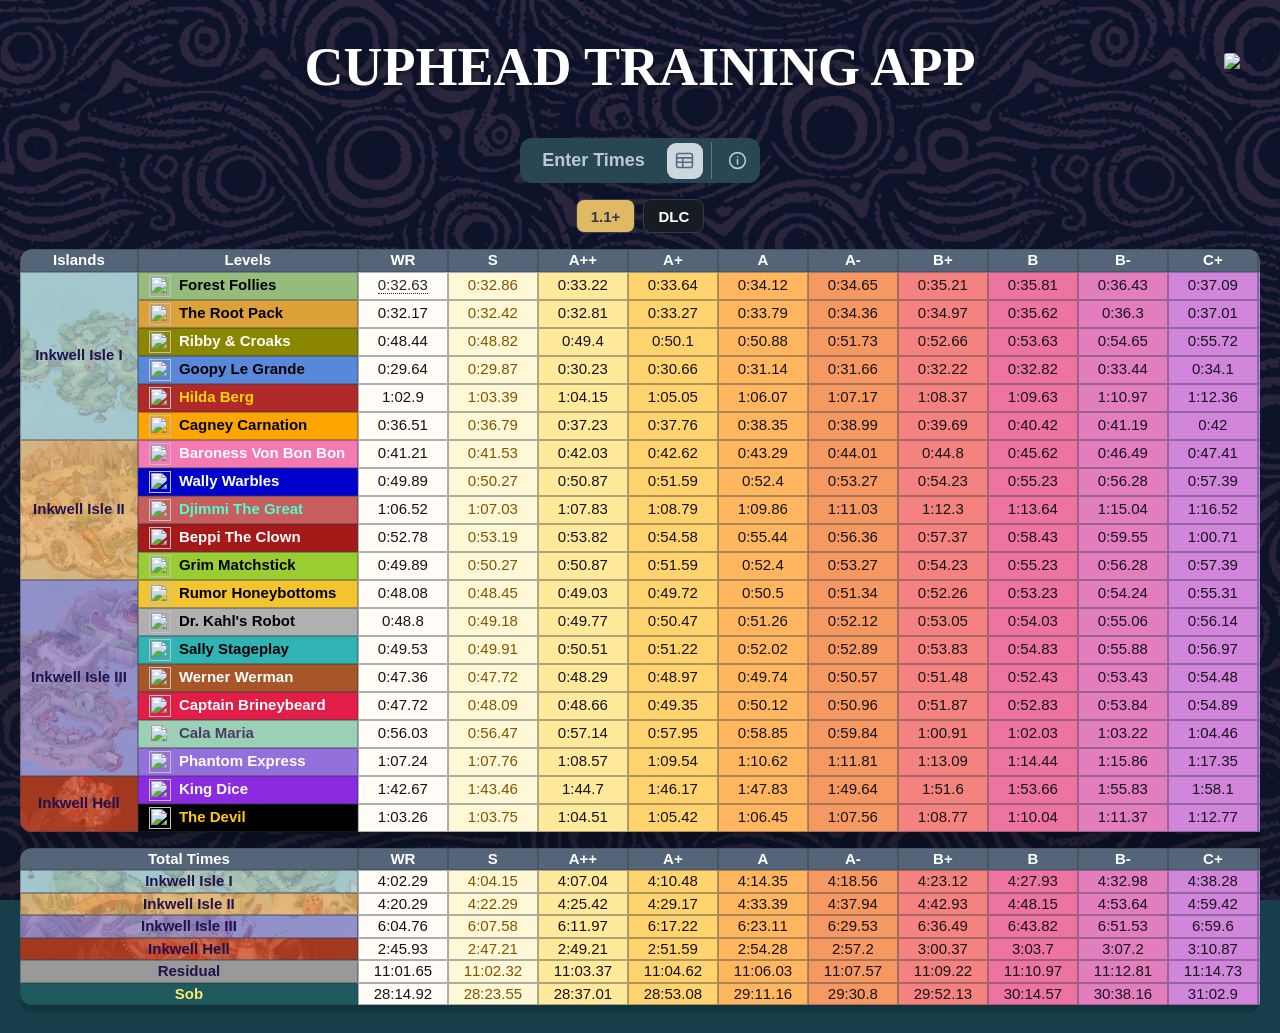
==== commit e8605c72: "Translate the training app title into Brazilian Portuguese" ====
--- a/index2.html
+++ b/index2.html
@@ -44,7 +44,7 @@
     <script src="js/render-time-table.js?v=1.1.0"></script>
     <script src="js/render-personal.js?v=1.1.0"></script>
     <script src="js/render.js"></script>
-    <script src="js/language.js?v=1.1.0"></script>
+    <script src="js/language.js?v=pt-title"></script>
     <script src="js/main.js"></script>
 
 </body>
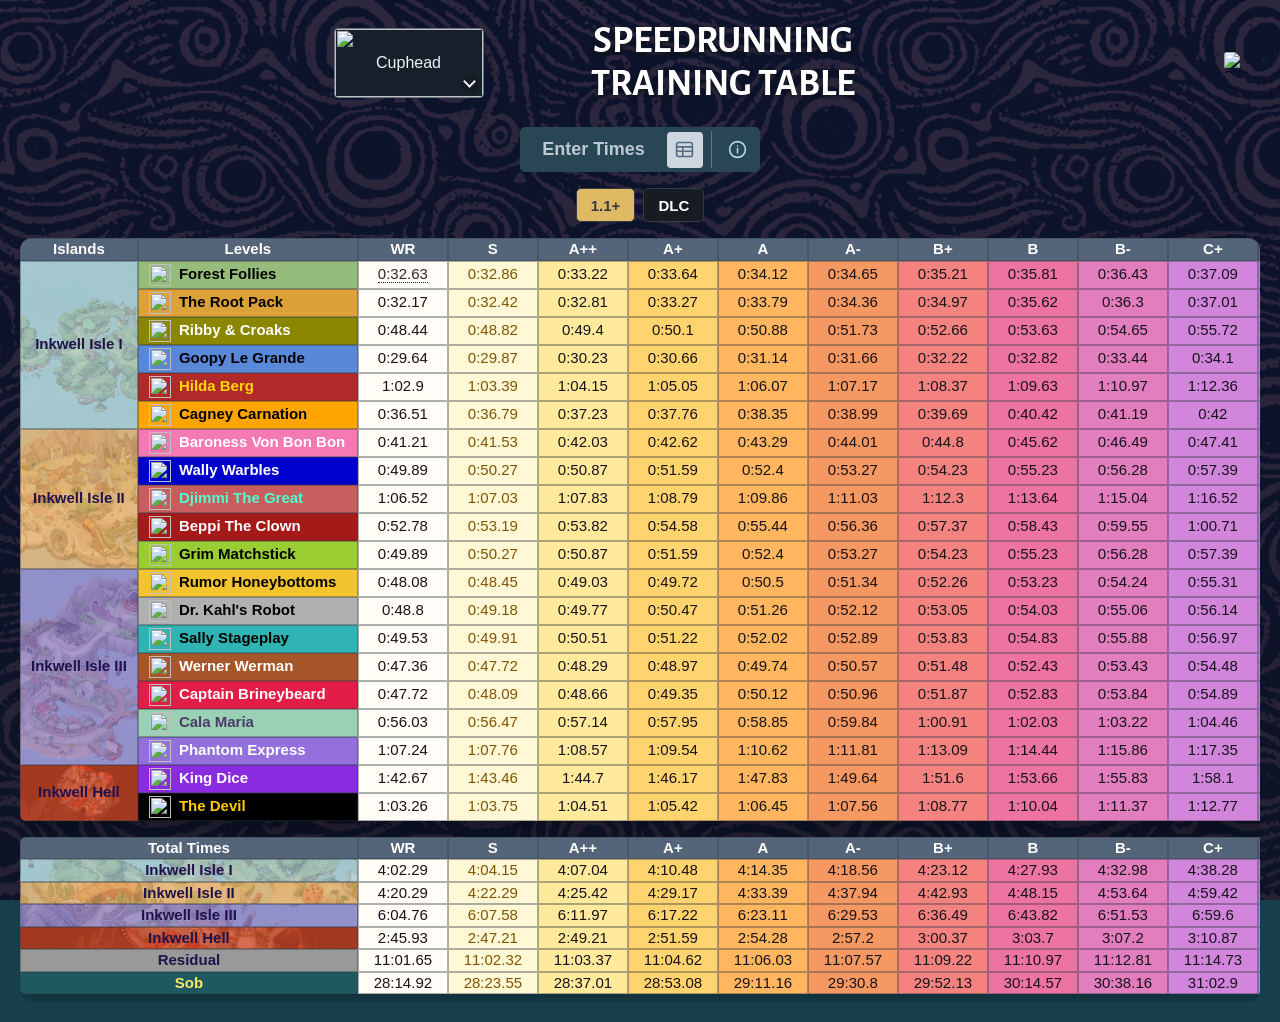
==== commit 99a3f8d8: "Restore web game selection and add the Silksong training table" ====
--- a/index2.html
+++ b/index2.html
@@ -4,12 +4,15 @@
     <meta charset="UTF-8">
     <meta name="viewport" content="width=device-width, initial-scale=1.0">
     <title>Cuphead Training App</title>
-    <link rel="stylesheet" href="style.css?v=myekul-background">
+    <link rel="stylesheet" href="style.css?v=icon-accents">
 </head>
 <body data-page="time-table">
 
 <div class="pages">
-    <div id="bigtitle">Cuphead Training App</div>
+    <div class="training-table-brand">
+        <details class="game-picker" id="game-picker"><summary></summary><div class="game-choices"></div></details>
+        <h1 class="training-table-title" data-i18n="ui.training-table-title">Speedrunning training table</h1>
+    </div>
     <a href="info.html" class="info-nav-btn" data-i18n-aria-label="ui.info-aria" aria-label="How it works">&#9432;</a>
 
     <button id="lang-toggle-btn" class="lang-toggle-btn-inline" type="button" onclick="setActiveLanguage(getActiveLanguage() === 'pt-BR' ? 'en' : 'pt-BR')" data-i18n-aria-label="ui.language-aria" aria-label="Toggle language">
@@ -32,20 +35,21 @@
     </div>
 
     <script src="js/sound-effects.js"></script>
-<script src="data.js?v=reverse-rank-wheel"></script>
-    <script src="js/state.js"></script>
+    <script src="js/game-toggle.js?v=steam-banner-picker"></script>
+<script src="data.js?v=silksong-saturation"></script>
+    <script src="js/state.js?v=game-selection"></script>
     <script src="js/time.js"></script>
-    <script src="js/category.js"></script>
+    <script src="js/category.js?v=game-selection"></script>
     <script src="js/data-access.js"></script>
     <script src="js/ranks.js?v=wheel-ranks"></script>
-    <script src="js/calculations.js"></script>
+    <script src="js/calculations.js?v=game-selection"></script>
     <script src="js/wr-times.js"></script>
-    <script src="js/storage.js"></script>
-    <script src="js/render-time-table.js?v=1.1.0"></script>
-    <script src="js/render-personal.js?v=1.1.0"></script>
-    <script src="js/render.js"></script>
-    <script src="js/language.js?v=pt-title"></script>
-    <script src="js/main.js"></script>
+    <script src="js/storage.js?v=game-selection"></script>
+    <script src="js/render-time-table.js?v=game-selection"></script>
+    <script src="js/render-personal.js?v=game-selection"></script>
+    <script src="js/render.js?v=silksong-warm-splits"></script>
+    <script src="js/language.js?v=compact-game-banner"></script>
+    <script src="js/main.js?v=game-selection"></script>
 
 </body>
 </html>
--- a/style.css
+++ b/style.css
@@ -1,3 +1,8 @@
+@font-face { font-family:"Alegreya Sans SC"; src:url("assets/fonts/alegreya-sans-sc-bold.woff2") format("woff2"); font-weight:700; font-display:swap; }
+@font-face { font-family:"Cinzel"; src:url("assets/fonts/cinzel-bold.woff2") format("woff2"); font-weight:700; font-display:swap; }
+@font-face { font-family:"Silentina Local"; src:local("Silentina Movie"), local("SilentinaMovie"), local("Silentina Film"), local("SilentinaFilm"); font-weight:700; }
+@font-face { font-family:"Trajan Local"; src:local("Trajan Pro Bold"), local("TrajanPro-Bold"), local("Trajan Pro 3 Bold"), local("TrajanPro3-Bold"); font-weight:700; }
+
 :root {
     --panel-bg: #1a303c;
     --panel-bg-deep: #132632;
@@ -7,7 +12,7 @@
     --panel-accent-bright: #d5b66b;
 }
 
-body[data-page="personal-times"][data-game="hollow-knight"] .scroll-wrapper {
+body[data-page="personal-times"]:is([data-game="hollow-knight"], [data-game="silksong"]) .scroll-wrapper {
     display: block;
 }
 
@@ -23,7 +28,7 @@
     min-height: 100%;
     margin: 0;
     padding: 20px;
-    background-image: linear-gradient(180deg, rgba(15, 19, 28, .14), rgba(15, 19, 28, .38)), url("assets/backgrounds/myekul-bg.png");
+    background-image: linear-gradient(180deg, rgba(15, 19, 28, .14), rgba(15, 19, 28, .38)), var(--game-background, url("assets/backgrounds/myekul-bg.png"));
     background-repeat: no-repeat;
     background-position: center center;
     background-attachment: fixed;
@@ -35,14 +40,13 @@
 }
 
 .pages {
-    display: flex;
-    align-items: center;
-    justify-content: center;
-    gap: 8px;
+    display: grid;
+    grid-template-columns: minmax(44px, 1fr) minmax(0, max-content) minmax(44px, 1fr);
+    align-items: center;
+    gap: clamp(8px, 2vw, 16px);
     margin-bottom: 12px;
     width: 100%;
-    min-height: 96px;
-    padding-inline: 72px;
+    min-height: 64px;
 }
 
 #bigtitle {
@@ -102,9 +106,8 @@
 }
 
 .lang-toggle-btn-inline {
-    position: fixed;
-    top: 47px;
-    right: 20px;
+    grid-column: 3;
+    justify-self: end;
 }
 
 .game-toggle-btn:hover,
@@ -113,174 +116,17 @@
     border-color: #e0b965;
 }
 
-body[data-game="hollow-knight"] {
-    background-color: #070b13;
-    background-image:
-        linear-gradient(rgba(5, 9, 16, 0.38), rgba(5, 9, 16, 0.38)),
-        url("assets/backgrounds/hollowknight_background.png");
-    background-position: center center;
-    background-size: cover;
-    background-repeat: no-repeat;
-    background-attachment: fixed;
-    color: #e8edf5;
-    font-family: "Trebuchet MS", "Segoe UI", sans-serif;
-    font-weight: 600;
-}
-
-body[data-game="hollow-knight"] .page-tabs,
-body[data-game="hollow-knight"] .category-tab,
-body[data-game="hollow-knight"] .data-control-btn {
-    background-color: #172231;
-    border-color: #465870;
-}
-
-body[data-game="hollow-knight"] .page-tabs a.active,
-body[data-game="hollow-knight"] .category-tab.is-active {
-    background: #c9d7e8;
-    color: #111824;
-}
-
-body[data-game="hollow-knight"] th,
-body[data-game="hollow-knight"] .rank-chart-header {
-    background: #35475e;
-}
-
-body[data-game="hollow-knight"] .game-toggle-btn {
-    background: #35475e;
-    border-color: #c9d7e8;
-}
-
-body[data-game="hollow-knight"] .boss {
-    left: 0;
-    background: #182536 !important;
-}
-
-body[data-game="hollow-knight"] .split-cell {
-    min-width: 220px;
-    width: 220px;
-}
-
-body[data-game="hollow-knight"] .boss-content {
-    flex-direction: row-reverse;
-    justify-content: space-between;
-    gap: 6px;
-}
-
-body[data-game="hollow-knight"] .boss-icon {
-    width: auto;
-    max-width: 64px;
-    height: 32px;
-}
-
-body[data-game="hollow-knight"] .boss span {
-    flex: 1 1 auto;
-    min-width: 0;
-    font-size: 15px;
-    font-weight: 700;
-}
-
-body[data-game="hollow-knight"] .personal-totals-table.hollow-knight-personal-total {
-    width: 420px;
-    table-layout: fixed;
-}
-
-body[data-game="hollow-knight"] .hollow-knight-personal-total .total-label {
-    width: 220px;
-}
-
-body[data-game="hollow-knight"] .hollow-knight-personal-total .personal-time-col {
-    width: 200px;
-    min-width: 200px;
-}
-
-body[data-game="hollow-knight"] .total-time-wrapper {
-    display: grid;
-    grid-template-columns: minmax(0, 1fr) auto;
-    align-items: center;
-    gap: 12px;
-    min-width: 0;
-}
-
-body[data-game="hollow-knight"] .total-time-wrapper > span:first-child {
-    min-width: 0;
-    text-align: left;
-    font-size: 16px;
-    font-weight: 700;
-    font-variant-numeric: tabular-nums;
-}
-
-body[data-game="hollow-knight"] .total-time-wrapper .time-rank-display {
-    min-width: 56px;
-    font-size: 14px;
-    font-weight: 800;
-}
-
-body[data-game="hollow-knight"] .info-page,
-body[data-game="hollow-knight"] .rank-chart,
-body[data-game="hollow-knight"] .page-tabs a,
-body[data-game="hollow-knight"] .category-tab {
-    font-weight: 700;
-}
-
-body[data-page="personal-times"][data-game="hollow-knight"] .time-input-wrapper {
-    min-height: 32px;
-}
-
-body[data-page="personal-times"][data-game="hollow-knight"] .time-input,
-body[data-page="personal-times"][data-game="hollow-knight"] .time-rank-display {
-    height: 28px;
-    font-size: 14px;
-}
-
-body[data-game="hollow-knight"] .rank-chart-header span,
-body[data-game="hollow-knight"] .rank-chart-stats span,
-body[data-game="hollow-knight"] .rank-chart-badge,
-body[data-game="hollow-knight"] .rank-chart-count,
-body[data-game="hollow-knight"] .rank-chart-empty {
-    font-size: 14px;
-}
-
-body[data-game="hollow-knight"] .hollow-knight-total-row > * {
-    border-top: 3px solid #c9d7e8;
-    font-weight: 900;
-}
-
-body[data-game="hollow-knight"] .total-label {
-    position: sticky;
-    left: 0;
-    z-index: 25;
-    min-width: 220px;
-    width: 220px;
-    background: #182536;
-    color: #f4f7fb;
-}
-
-body[data-game="hollow-knight"] .hollow-knight-personal-total {
-    margin-top: 8px;
-}
-
-body[data-game="hollow-knight"] .total-time-wrapper {
-    justify-content: space-between;
-    padding: 1px 6px;
-    background: transparent !important;
-}
-
-body[data-game="hollow-knight"] .hollow-knight-personal-total .personal-time-col {
-    background: #182536 !important;
-    color: #f4f7fb !important;
-}
-
-body[data-game="hollow-knight"] .total-time-wrapper > span:first-child {
-    color: #f4f7fb !important;
-}
-
-body[data-game="hollow-knight"] .time-input {
-    border-color: #70839e;
-}
-
-body[data-game="cuphead"] * {
-    font-weight: 700;
-}
+body[data-game="hollow-knight"] { --game-background:url("assets/backgrounds/hollowknight_background.png"); }
+body[data-game="silksong"] { --game-background:url("assets/backgrounds/silksong-background.png"); }
+
+body:is([data-game="hollow-knight"], [data-game="silksong"]) .boss { left:0; }
+body:is([data-game="hollow-knight"], [data-game="silksong"]) .split-cell { min-width:220px; width:220px; }
+.hollow-knight-personal-total { width:420px; table-layout:fixed; margin-top:8px; }
+.hollow-knight-personal-total .total-label { width:220px; }
+.hollow-knight-personal-total .personal-time-col { width:200px; min-width:200px; }
+.hollow-knight-personal-total .total-time-wrapper { justify-content:space-between; }
+.hollow-knight-total-row > * { border-top:3px solid var(--panel-border); }
+.hollow-knight-total-row .total-label { position:sticky; left:0; z-index:25; }
 
 .pages {
     position: relative;
@@ -1372,7 +1218,6 @@
     }
 
     .pages {
-        flex-wrap: wrap;
         gap: 8px 16px;
         min-height: 72px;
     }
@@ -1403,3 +1248,47 @@
 
 .browser-history-hint { text-align: center; margin: 0 0 10px; }
 .browser-history-hint a { color: #cad6e2; font-size: .9rem; }
+
+.training-table-brand { grid-column:2; display:flex; align-items:center; justify-content:center; gap:clamp(8px, 2vw, 16px); min-width:0; }
+.training-table-title {
+    min-width:0; margin:0; font-family:"Silentina Local", "Alegreya Sans SC", "Arial Black", sans-serif;
+    font-size:clamp(15px, 3.4vw, 38px); font-weight:700; line-height:1.12;
+    text-align:center; text-transform:uppercase; text-wrap:balance; overflow-wrap:anywhere; text-shadow:0 2px 4px #101419;
+}
+body[data-game="hollow-knight"] .training-table-title { font-family:"Trajan Local", Perpetua, "Cinzel", Georgia, serif; }
+body[data-game="silksong"] .training-table-title { font-family:Perpetua, "Cinzel", Georgia, serif; text-transform:none; }
+.game-picker { position:relative; z-index:110; flex:0 0 clamp(70px, 17vw, 150px); }
+.game-picker :is(summary, button) {
+    display:grid; position:relative; place-items:center; width:100%; aspect-ratio:460/215;
+    padding:0; overflow:hidden; border:1px solid #687482; border-radius:8px; background:#15202a;
+    color:#edf1f5; font:inherit; cursor:pointer;
+}
+.game-picker summary::-webkit-details-marker { display:none; }
+.game-picker :is(summary, button):is(:hover, :focus-visible) { border-color:#e0b965; }
+.game-picker img { position:absolute; inset:0; width:100%; height:100%; object-fit:contain; }
+.game-picker-chevron {
+    position:absolute; right:4px; bottom:4px; display:grid; place-items:center; width:18px; height:18px;
+    border-radius:50%; background:#151a20eb;
+}
+.game-picker-chevron::before { content:""; width:7px; height:7px; border:solid currentColor; border-width:0 2px 2px 0; transform:translateY(-2px) rotate(45deg); }
+.game-picker[open] .game-picker-chevron::before { transform:translateY(2px) rotate(225deg); }
+.game-choices {
+    position:absolute; top:calc(100% + 6px); inset-inline-start:0; width:max(100%, 150px); display:grid; gap:6px;
+    padding:6px; border:1px solid #687482; border-radius:8px; background:#151a20; box-shadow:0 6px 16px #0008;
+}
+body:not([data-game="cuphead"]) .cuphead-only { display:none; }
+
+/* Add color to inactive navigation glyphs and reduce the largest corner radii. */
+.icon-reveal:not(:is(.active, .active-info, .is-active)) > svg { color:var(--nav-icon-color, #b9d7ee); }
+.icon-reveal:is([data-i18n-aria-label="nav.training"], [data-i18n-aria-label="nav.enter-times"]) { --nav-icon-color:#e9bd69; }
+.icon-reveal[data-i18n-aria-label="nav.time-table"] { --nav-icon-color:#9ccce4; }
+.icon-reveal:is([data-i18n-aria-label="nav.attempt-log"], [data-i18n-aria-label="projection.boss-log"]) { --nav-icon-color:#a6cfae; }
+.icon-reveal[data-i18n-aria-label="projection.title"] { --nav-icon-color:#e2a884; }
+.icon-reveal:is([data-i18n-aria-label="nav.backups"], [data-i18n-aria-label="recap.title"]) { --nav-icon-color:#c7b6e8; }
+
+table, .rank-chart, .info-page .info-section, .boss-detail-view, .history-card,
+.recent-attempt-card, .improvement-cards > div { border-radius:6px; }
+.page-tabs, body.compact-mode .page-tabs, .detail-tabs, .category-tab,
+.boss-stat-card, .boss-detail-bossbar, .data-control-btn, .game-choices { border-radius:5px; }
+.page-tabs a, .page-tabs .info-nav-btn.icon-reveal, .detail-tabs button,
+.game-picker :is(summary, button), .icon-caption { border-radius:4px; }
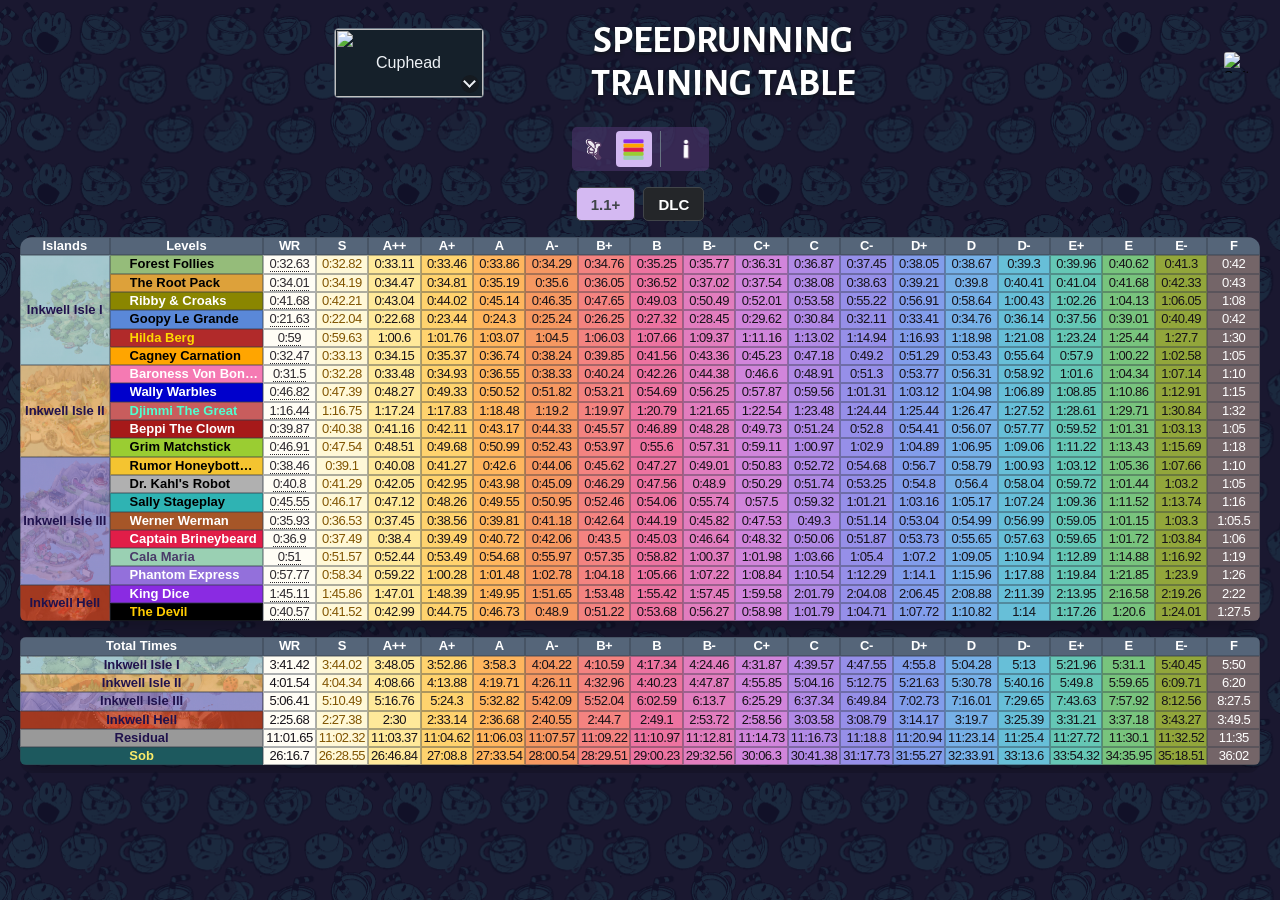
==== commit b07824fa: "Bring responsive isle layout and current Cuphead targets to the web" ====
--- a/index2.html
+++ b/index2.html
@@ -4,7 +4,8 @@
     <meta charset="UTF-8">
     <meta name="viewport" content="width=device-width, initial-scale=1.0">
     <title>Cuphead Training App</title>
-    <link rel="stylesheet" href="style.css?v=icon-accents">
+<link rel="icon" type="image/png" href="assets/icons/app-logo-small.png">
+    <link rel="stylesheet" href="style.css?v=1.1.8">
 </head>
 <body data-page="time-table">
 
@@ -34,22 +35,22 @@
         <div id="totals"></div>
     </div>
 
-    <script src="js/sound-effects.js"></script>
-    <script src="js/game-toggle.js?v=steam-banner-picker"></script>
-<script src="data.js?v=silksong-saturation"></script>
-    <script src="js/state.js?v=game-selection"></script>
-    <script src="js/time.js"></script>
-    <script src="js/category.js?v=game-selection"></script>
-    <script src="js/data-access.js"></script>
-    <script src="js/ranks.js?v=wheel-ranks"></script>
-    <script src="js/calculations.js?v=game-selection"></script>
-    <script src="js/wr-times.js"></script>
-    <script src="js/storage.js?v=game-selection"></script>
-    <script src="js/render-time-table.js?v=game-selection"></script>
-    <script src="js/render-personal.js?v=game-selection"></script>
-    <script src="js/render.js?v=silksong-warm-splits"></script>
-    <script src="js/language.js?v=compact-game-banner"></script>
-    <script src="js/main.js?v=game-selection"></script>
+    <script src="js/sound-effects.js?v=1.1.8"></script>
+    <script src="js/game-toggle.js?v=1.1.8"></script>
+<script src="data.js?v=1.1.8"></script>
+    <script src="js/state.js?v=1.1.8"></script>
+    <script src="js/time.js?v=1.1.8"></script>
+    <script src="js/category.js?v=1.1.8"></script>
+    <script src="js/data-access.js?v=1.1.8"></script>
+    <script src="js/ranks.js?v=1.1.8"></script>
+    <script src="js/calculations.js?v=1.1.8"></script>
+    <script src="js/wr-times.js?v=1.1.8"></script>
+    <script src="js/storage.js?v=1.1.8"></script>
+    <script src="js/render-time-table.js?v=1.1.8"></script>
+    <script src="js/render-personal.js?v=1.1.8"></script>
+    <script src="js/render.js?v=1.1.8"></script>
+    <script src="js/language.js?v=1.1.8"></script>
+    <script src="js/main.js?v=1.1.8"></script>
 
 </body>
 </html>
--- a/style.css
+++ b/style.css
@@ -4,12 +4,13 @@
 @font-face { font-family:"Trajan Local"; src:local("Trajan Pro Bold"), local("TrajanPro-Bold"), local("Trajan Pro 3 Bold"), local("TrajanPro3-Bold"); font-weight:700; }
 
 :root {
-    --panel-bg: #1a303c;
-    --panel-bg-deep: #132632;
-    --panel-border: #365665;
-    --panel-accent: #548995;
-    --panel-accent-soft: #294955;
-    --panel-accent-bright: #d5b66b;
+    --panel-bg: rgb(57 40 83 / 65%);
+    --panel-bg-deep: rgb(34 23 55 / 74%);
+    --panel-border: #695781;
+    --panel-accent: #5b4677;
+    --panel-accent-soft: rgb(69 49 99 / 70%);
+    --panel-selection: #d4b9f2;
+    --panel-accent-bright: #edbd5f;
 }
 
 body[data-page="personal-times"]:is([data-game="hollow-knight"], [data-game="silksong"]) .scroll-wrapper {
@@ -112,7 +113,7 @@
 
 .game-toggle-btn:hover,
 .game-toggle-btn:focus-visible {
-    background: #303c4c;
+    background: #383b3e;
     border-color: #e0b965;
 }
 
@@ -135,7 +136,7 @@
 
 .page-tabs {
     display: inline-flex;
-    background: #284653;
+    background: var(--panel-accent-soft);
     padding: 4px;
     border-radius: 12px;
     gap: 4px;
@@ -158,13 +159,13 @@
 }
 
 .page-tabs a.active {
-    background: rgb(206, 214, 222);
-    color: #536b82;
+    background: var(--panel-selection);
+    color: #45494d;
     pointer-events: none;
 }
 
 .page-tabs a.active:hover {
-    color: #536b82;
+    color: #45494d;
 }
 
 .category-tabs {
@@ -177,9 +178,9 @@
 
 .category-tab {
     min-height: 34px;
-    border: 1px solid #333b46;
+    border: 1px solid #414549;
     padding: 6px 14px;
-    background: #171b22;
+    background: #242629;
     color: #ffffff;
     font: inherit;
     font-size: 15px;
@@ -190,12 +191,12 @@
 
 .category-tab:hover,
 .category-tab:focus-visible {
-    background: #303c4c;
+    background: #383b3e;
 }
 
 .category-tab.is-active {
-    background: #e0b965;
-    color: #333b46;
+    background: var(--panel-selection);
+    color: #414549;
 }
 
 .category-icon {
@@ -220,21 +221,21 @@
 .category-sub-option {
     min-width: 32px;
     min-height: 32px;
-    border: 1px solid #333b46;
+    border: 1px solid #414549;
     padding: 4px;
-    background: #171b22;
+    background: #242629;
     cursor: pointer;
     border-radius: 8px;
 }
 
 .category-sub-option:hover,
 .category-sub-option:focus-visible {
-    background: #303c4c;
+    background: #383b3e;
 }
 
 .category-sub-option.is-active {
-    background: #e0b965;
-    border-color: #e0b965;
+    background: var(--panel-selection);
+    border-color: var(--panel-accent-bright);
 }
 
 .category-sub-option .category-icon {
@@ -249,8 +250,8 @@
 
 .data-control-btn {
     padding: 10px 20px;
-    background: #171b22;
-    border: 1px solid #333b46;
+    background: #242629;
+    border: 1px solid #414549;
     border-radius: 8px;
     color: #ffffff;
     font-size: 14px;
@@ -260,7 +261,7 @@
 }
 
 .data-control-btn:hover {
-    background: #303c4c;
+    background: #383b3e;
     border-color: #4a5562;
 }
 
@@ -310,7 +311,7 @@
 .placeholder-table {
     width: max-content;
     min-width: 420px;
-    border: 1px solid #333b46;
+    border: 1px solid #414549;
     background: rgba(16, 20, 25, 0.96);
 }
 
@@ -435,7 +436,7 @@
     padding: 1px 4px;
     border-radius: 4px;
     transition: background 0.2s ease;
-    background: #171b22 !important;
+    background: #242629 !important;
     width: 100%;
     max-width: 100%;
     box-sizing: border-box;
@@ -500,7 +501,7 @@
     flex: 0 0 auto;
     max-height: calc(100vh - 40px);
     overflow-y: auto;
-    border: 1px solid #333b46;
+    border: 1px solid #414549;
     background: rgba(16, 20, 25, 0.96);
     color: #ffffff;
     border-radius: 12px;
@@ -526,7 +527,7 @@
     justify-content: space-between;
     gap: 12px;
     padding: 14px;
-    border-bottom: 1px solid #333b46;
+    border-bottom: 1px solid #414549;
     background: #556579;
 }
 
@@ -547,9 +548,9 @@
 .rank-chart-header strong {
     min-width: 52px;
     padding: 6px 8px;
-    border: 1px solid #333b46;
+    border: 1px solid #414549;
     background: #ffffff;
-    color: #333b46;
+    color: #414549;
     text-align: center;
     font-size: 18px;
 }
@@ -559,7 +560,7 @@
     height: 28px;
     margin: 14px;
     overflow: hidden;
-    border: 1px solid #333b46;
+    border: 1px solid #414549;
     background: #101419;
 }
 
@@ -598,7 +599,7 @@
 }
 
 .rank-chart-stats div {
-    border: 1px solid #333b46;
+    border: 1px solid #414549;
     background: rgba(255, 255, 255, 0.08);
     padding: 8px;
 }
@@ -627,14 +628,14 @@
     align-items: center;
     justify-content: center;
     min-height: 26px;
-    border: 1px solid #333b46;
+    border: 1px solid #414549;
     font-size: 13px;
 }
 
 .rank-chart-track {
     height: 12px;
     overflow: hidden;
-    border: 1px solid #333b46;
+    border: 1px solid #414549;
     background: rgba(255, 255, 255, 0.12);
 }
 
@@ -650,7 +651,7 @@
 
 .rank-chart-empty {
     padding: 10px;
-    border: 1px solid #333b46;
+    border: 1px solid #414549;
     background: rgba(255, 255, 255, 0.08);
     color: #c5ccd5;
     text-align: center;
@@ -673,8 +674,8 @@
     border-radius: 50%;
     position: relative;
     box-shadow:
-        0 0 0 4px #333b46,
-        0 0 0 8px #536b82,
+        0 0 0 4px #414549,
+        0 0 0 8px #45494d,
         0 0 20px rgba(83, 107, 130, 0.3);
 }
 
@@ -731,7 +732,7 @@
     font-weight: 500;
     max-width: 300px;
     white-space: normal;
-    border: 1px solid #536b82;
+    border: 1px solid #45494d;
     box-shadow: 0 4px 12px rgba(0, 0, 0, 0.3);
 }
 
@@ -805,7 +806,7 @@
     font-size: 22px;
     line-height: 1;
     font-weight: 400;
-    background-color: #536b82;
+    background-color: #45494d;
     color: rgb(190, 200, 210);
     text-decoration: none;
     flex-shrink: 0;
@@ -818,7 +819,7 @@
 
 .info-nav-btn.active {
     background-color: rgb(206, 214, 222);
-    color: #536b82;
+    color: #45494d;
     cursor: default;
     pointer-events: none;
 }
@@ -847,13 +848,13 @@
     padding: 7px 10px;
     border: 1px solid #556579;
     border-radius: 7px;
-    background: #171b22;
+    background: #242629;
     color: #edf0f3;
     font: inherit;
     font-size: 12px;
     cursor: pointer;
 }
-.compact-mode-toggle[aria-pressed="true"] { background:#e0b965; border-color:#e0b965; color:#333b46; }
+.compact-mode-toggle[aria-pressed="true"] { background:#e0b965; border-color:#e0b965; color:#414549; }
 
 body.compact-mode { padding:12px; }
 body.compact-mode .pages { min-height:64px; margin-bottom:7px; }
@@ -1008,11 +1009,11 @@
     color: #edf0f3;
 }
 .attempt-log-heading { display:flex; justify-content:space-between; align-items:end; margin:24px 0 26px; }
-.attempt-log-heading h1, .boss-detail-heading h2 { margin:4px 0 8px; color:#e0b965; font-size:clamp(28px,4vw,42px); }
+.attempt-log-heading h1, .boss-detail-heading h2 { margin:4px 0 8px; color:#f4cb79; font-size:clamp(28px,4vw,42px); }
 .attempt-log-heading p:not(.attempt-eyebrow), .boss-detail-heading p:not(.attempt-eyebrow) { margin:0; color:#c0c7cf; }
 .attempt-eyebrow { margin:0; color:#aeb8c3; font-size:11px; font-weight:800; letter-spacing:.16em; }
 .boss-stat-grid { display:grid; grid-template-columns:repeat(auto-fill,minmax(245px,1fr)); gap:14px; }
-.boss-stat-card { display:block; min-width:0; overflow:hidden; padding:0; text-align:left; color:#edf0f3; background:#1a303c; border:1px solid #456572; border-radius:8px; cursor:pointer; }
+.boss-stat-card { display:block; min-width:0; overflow:hidden; padding:0; text-align:left; color:#edf0f3; background:#292c2f; border:1px solid #456572; border-radius:8px; cursor:pointer; }
 .boss-stat-card:hover,.boss-stat-card:focus-visible { border-color:#788997; outline:none; }
 .boss-card-header { display:flex; min-height:58px; align-items:center; justify-content:space-between; gap:12px; padding:9px 13px; }
 .boss-card-icon { flex:none; width:44px; height:44px; object-fit:contain; }
@@ -1024,9 +1025,9 @@
 .boss-card-stats b { font-size:20px; }
 .boss-card-footer { display:flex; flex-wrap:wrap; gap:8px 18px; margin-top:12px; padding:11px 13px 13px; border-top:1px solid #3a444f; }
 .boss-card-footer b { color:#fff; font-size:12px; }
-.attempt-section-title { margin:32px 0 12px; color:#e0b965; font-size:19px; }
+.attempt-section-title { margin:32px 0 12px; color:#f4cb79; font-size:19px; }
 .recent-attempt-list { display:grid; gap:8px; }
-.recent-attempt-card { display:grid; grid-template-columns:74px minmax(145px,1.5fr) minmax(130px,1fr) minmax(105px,.7fr) minmax(80px,.55fr) auto; align-items:center; gap:14px; padding:12px 15px; background:rgba(26,48,60,.95); border:1px solid #365665; border-radius:10px; }
+.recent-attempt-card { display:grid; grid-template-columns:74px minmax(145px,1.5fr) minmax(130px,1fr) minmax(105px,.7fr) minmax(80px,.55fr) auto; align-items:center; gap:14px; padding:12px 15px; background:rgba(26,48,60,.95); border:1px solid #494d51; border-radius:10px; }
 .attempt-result { justify-self:start; padding:5px 9px; border-radius:20px; font-size:11px; font-weight:800; }
 .attempt-result.is-clear { color:#d9f5d4; background:#285739; }
 .attempt-result.is-fail { color:#ffd0c7; background:#693548; }
@@ -1041,8 +1042,8 @@
 .attempt-detail { display:flex; flex-direction:column; gap:3px; min-width:0; }
 .attempt-detail small { color:#a99dbd; font-size:10px; text-transform:uppercase; letter-spacing:.08em; }
 .attempt-detail b { overflow:hidden; color:#edf0f3; font-size:13px; font-weight:600; text-overflow:ellipsis; white-space:nowrap; }
-.attempt-empty,.history-empty { padding:22px; color:#aab3bd; text-align:center; background:#20262e; border:1px dashed #3a444f; border-radius:10px; }
-.boss-detail-view { padding:20px; background:rgba(19,38,50,.95); border:1px solid #365665; border-radius:15px; }
+.attempt-empty,.history-empty { padding:22px; color:#aab3bd; text-align:center; background:#25272a; border:1px dashed #3a444f; border-radius:10px; }
+.boss-detail-view { padding:20px; background:rgba(19,38,50,.95); border:1px solid #494d51; border-radius:15px; }
 .detail-back { padding:8px 0; margin-bottom:17px; color:#d0d5dc; background:none; border:0; font:inherit; cursor:pointer; }
 .detail-back:hover { color:#e0b965; }
 .boss-detail-heading { display:flex; justify-content:space-between; align-items:end; gap:20px; padding-bottom:20px; border-bottom:1px solid #3a444f; }
@@ -1050,9 +1051,9 @@
 .boss-detail-bossbar { display:flex; min-height:58px; align-items:center; justify-content:space-between; gap:12px; padding:9px 13px; margin:7px 0 9px; border-radius:8px; }
 .boss-detail-bossbar h2 { min-width:0; margin:0; overflow-wrap:anywhere; color:inherit; font-size:23px; line-height:1.2; }
 .boss-detail-bossbar img { flex:none; width:44px; height:44px; object-fit:contain; }
-.detail-tabs { display:flex; gap:7px; padding:4px; background:#151a20; border-radius:9px; }
+.detail-tabs { display:flex; gap:7px; padding:4px; background:#202225; border-radius:9px; }
 .detail-tabs button { padding:9px 14px; color:#c0c7cf; background:transparent; border:0; border-radius:6px; font:inherit; cursor:pointer; }
-.detail-tabs button.is-active { color:#1c1233; background:#e0b965; font-weight:800; }
+.detail-tabs button.is-active { color:#1c1233; background:var(--panel-accent-bright); font-weight:800; }
 .autolog-view-tabs { width: fit-content; margin: 0 auto 12px; }
 #category-tabs[hidden] { display: none; }
 #run-recap h2 { margin: 0 0 12px; }
@@ -1063,7 +1064,7 @@
 .recap-file-picker.is-dragging { background: #304758; border-color: #a8d1fb; }
 #recap-attempt { width: 6em; }
 .recap-browser, .recap-toolbar { display: flex; flex-wrap: wrap; align-items: center; justify-content: center; gap: 8px 14px; margin: 12px 0; }
-.recap-browser input, .recap-toolbar select { padding: 5px 8px; color: #edf0f3; background: #171b22; border: 1px solid #556579; border-radius: 6px; font: inherit; }
+.recap-browser input, .recap-toolbar select { padding: 5px 8px; color: #edf0f3; background: #242629; border: 1px solid #556579; border-radius: 6px; font: inherit; }
 .recap-attempt-dots { display: inline-flex; align-items: center; }
 .recap-dot { display: grid; place-items: center; width: 20px; height: 26px; padding: 0; border: 0; background: transparent; cursor: pointer; }
 .recap-dot::before { content: ""; width: 8px; height: 8px; border-radius: 50%; background: #8391a1; }
@@ -1071,7 +1072,7 @@
 .recap-dot[aria-current="true"]::before { outline: 1px solid #fff; outline-offset: 3px; }
 .recap-dot:hover::before { transform: scale(1.3); }
 .recap-toolbar { color: #c0c7cf; font-size: .85rem; }
-.recap-attempt-header { display: flex; align-items: center; justify-content: space-between; gap: 12px; padding: 12px 16px; background: #171b22; border-radius: 8px; }
+.recap-attempt-header { display: flex; align-items: center; justify-content: space-between; gap: 12px; padding: 12px 16px; background: #242629; border-radius: 8px; }
 .recap-attempt-header > strong { color: #e0b965; font-size: 1.5rem; font-variant-numeric: tabular-nums; }
 .recap-attempt-status { display: block; color: #edbf90; font-size: .8rem; }
 .recap-attempt-status.is-finished, .recap-faster { color: #9bd9b1; }
@@ -1084,7 +1085,7 @@
 .recap-split img { width: 21px; height: 21px; object-fit: contain; }
 .recap-split small { margin-left: auto; }
 .recap-breakdown dl { display: flex; flex-wrap: wrap; gap: 8px; margin: 0 0 12px; }
-.recap-breakdown dl > div { padding: 7px 10px; background: #171b22; border-radius: 6px; }
+.recap-breakdown dl > div { padding: 7px 10px; background: #242629; border-radius: 6px; }
 .recap-breakdown dt { color: #c0c7cf; font-size: .8rem; }
 .recap-breakdown dd { margin: 3px 0 0; font-variant-numeric: tabular-nums; }
 .recap-file-history { margin-top: 12px; }
@@ -1092,25 +1093,27 @@
 .nav-icon-group { display: flex; align-items: center; gap: 4px; }
 .nav-icon-group + .nav-icon-group { border-left: 1px solid #687482; padding-left: 8px; margin-left: 4px; }
 .icon-reveal { position: relative; display: inline-flex; align-items: center; justify-content: center; }
-.icon-reveal > svg { display: block; width: 21px; height: 21px; flex-shrink: 0; }
+.icon-reveal > :is(svg, .nav-artwork) { display: block; width: 21px; height: 21px; flex-shrink: 0; }
+.nav-artwork { object-fit: contain; }
+.icon-reveal:is([data-i18n-aria-label="nav.training"], [data-i18n-aria-label="nav.enter-times"]):active > .nav-artwork { content: url("assets/icons/shooting-hand.png?v=refreshed-icons"); }
 .page-tabs a.icon-reveal, body.compact-mode .page-tabs a.icon-reveal, .autolog-view-tabs button.icon-reveal {
     position: relative; inset: auto; padding: 7px; min-width: 36px; min-height: 36px; box-sizing: border-box;
 }
+.page-tabs a.icon-reveal { transition: none; }
 .page-tabs a.icon-reveal.active, .page-tabs a.icon-reveal.active-info { pointer-events: auto; }
 .page-tabs .info-nav-btn.icon-reveal { border-radius: 9px; background: transparent; }
-.page-tabs .info-nav-btn.active-info { background: rgb(206, 214, 222); color: #536b82; }
+.page-tabs .info-nav-btn.active-info { background: var(--panel-selection); color: #45494d; }
 .icon-caption {
     position: absolute; left: calc(100% + 6px); top: 50%; z-index: 1;
     padding: 6px 9px; border: 1px solid #536270; border-radius: 6px;
-    background: #20262e; color: #f0f3f6; font: 600 13px/1.3 system-ui, sans-serif;
+    background: #25272a; color: #f0f3f6; font: 600 13px/1.3 system-ui, sans-serif;
     white-space: nowrap; pointer-events: none; opacity: 0; visibility: hidden;
-    transform: translate(-6px, -50%); transition: opacity .15s, transform .18s, visibility .18s;
+    transform: translateY(-50%);
 }
 .icon-reveal:hover, .icon-reveal:focus-visible { z-index: 2; }
 .icon-reveal:hover > .icon-caption, .icon-reveal:focus-visible > .icon-caption {
-    opacity: 1; visibility: visible; transform: translate(0, -50%);
-}
-@media (prefers-reduced-motion: reduce) { .icon-caption { transition: none; } }
+    opacity: 1; visibility: visible;
+}
 #run-projection h2 { margin: 0 0 8px; }
 .projection-metrics { display: flex; flex-wrap: wrap; gap: 10px; margin: 16px 0; }
 .projection-metric { padding: 10px 14px; border-radius: 8px; background: #191e25; }
@@ -1121,7 +1124,7 @@
 .projection-target-odds { width: fit-content; margin-bottom: 14px; }
 .projection-target-odds strong { color: #a8d1fb; }
 .projection-target-form { display: flex; flex-wrap: wrap; align-items: center; gap: 8px; margin: 12px 0; }
-.projection-target-form input[type="text"] { width: 9em; padding: 7px; border: 1px solid #556579; border-radius: 6px; background: #171b22; color: #edf0f3; font: inherit; }
+.projection-target-form input[type="text"] { width: 9em; padding: 7px; border: 1px solid #556579; border-radius: 6px; background: #242629; color: #edf0f3; font: inherit; }
 .projection-target-option { display: inline-flex; align-items: center; gap: 4px; font-size: .85rem; }
 .projection-target-option[hidden] { display: none; }
 .projection-target-form .data-control-btn { margin: 0; }
@@ -1135,19 +1138,19 @@
 .projection-table td { font-variant-numeric: tabular-nums; white-space: nowrap; }
 .projection-boss-chip { width: 30px; min-height: 24px; border-radius: 5px; }
 .projection-table .projection-boss-icon { width: 21px; height: 21px; object-fit: contain; }
-.projection-table .projection-island th { width: auto; height: 34px; background-color: #151a20; }
+.projection-table .projection-island th { width: auto; height: 34px; background-color: #202225; }
 .isle-artwork { background-size: cover; background-position: center; }
 .projection-warning { color: #f1cb79; display: block; font-size: .78rem; }
 .projection-note { color: #c0c7cf; font-size: .9rem; }
 .improvement-cards { display:grid; grid-template-columns:repeat(3,minmax(0,1fr)); gap:12px; margin:18px 0; }
-.improvement-cards>div { padding:15px; background:#252b33; border:1px solid #3a444f; border-radius:10px; }
+.improvement-cards>div { padding:15px; background:#2a2c2f; border:1px solid #3a444f; border-radius:10px; }
 .improvement-cards strong { font-size:19px; }
 .history-chart-grid { display:grid; grid-template-columns:minmax(0,2fr) minmax(0,1fr); gap:14px; }
 .history-chart-grid.combined-history-grid { grid-template-columns:minmax(0,1fr); }
 .combined-death-bar { fill:#d88d6f; opacity:.4; pointer-events:none; }
 .combined-chart-legend { display:flex; flex-wrap:wrap; gap:8px 20px; margin-bottom:8px; color:#c0c7cf; font-size:11px; }
 .combined-chart-legend span:last-child { color:#d88d6f; }
-.history-card { min-width:0; padding:16px; background:#1a303c; border:1px solid #365665; border-radius:11px; }
+.history-card { min-width:0; padding:16px; background:#292c2f; border:1px solid #494d51; border-radius:11px; }
 .history-card h3 { margin:0 0 10px; font-size:15px; }
 .average-window-tabs,.time-view-tabs { display:flex; gap:6px; margin-bottom:8px; }
 .average-slider-label { display:flex; align-items:center; gap:8px; margin:2px 0 4px; color:#c0c7cf; font-size:12px; }
@@ -1165,14 +1168,14 @@
 .time-history-chart { touch-action:none; cursor:crosshair; }
 .time-chart-content.is-panning .time-history-chart { cursor:grabbing; }
 .history-svg-wrap { position:relative; min-width:0; }
-.chart-hover-tooltip { position:absolute; z-index:4; display:flex; flex-direction:column; gap:3px; max-width:min(300px,90%); max-height:180px; overflow:auto; padding:8px 10px; color:#eef2f6; background:#151a20; border:1px solid #64717f; border-radius:7px; box-shadow:0 5px 16px #0008; font-size:11px; line-height:1.35; pointer-events:none; white-space:normal; overflow-wrap:anywhere; }
+.chart-hover-tooltip { position:absolute; z-index:4; display:flex; flex-direction:column; gap:3px; max-width:min(300px,90%); max-height:180px; overflow:auto; padding:8px 10px; color:#eef2f6; background:#202225; border:1px solid #64717f; border-radius:7px; box-shadow:0 5px 16px #0008; font-size:11px; line-height:1.35; pointer-events:none; white-space:normal; overflow-wrap:anywhere; }
 .chart-hover-tooltip[hidden] { display:none; }
 .chart-hover-tooltip strong { color:#f1c232; }
 .history-chart line { stroke:#505e6b; stroke-width:.5; stroke-dasharray:2 2; }
 .history-chart polyline { fill:none; stroke-width:2; vector-effect:non-scaling-stroke; }
 .time-history-chart polyline,.time-history-chart .rank-reference,.time-history-chart .time-axis-mark { pointer-events:none; }
 .time-history-chart .ranked-run-line { fill:none; stroke-width:2; stroke-dasharray:2 2; vector-effect:non-scaling-stroke; pointer-events:none; }
-.history-chart circle { fill:#f8f5ff; stroke:#252b33; stroke-width:.7; vector-effect:non-scaling-stroke; }
+.history-chart circle { fill:#f8f5ff; stroke:#2a2c2f; stroke-width:.7; vector-effect:non-scaling-stroke; }
 .history-chart .live-chart-point { fill:#8993a0; stroke:#f0fbff; stroke-width:1.2; opacity:.68; }
 .live-chart-time { color:#8de5ff; }
 .time-history-chart circle { cursor:pointer; }
@@ -1181,16 +1184,16 @@
 .history-chart :is(.rank-band, .rank-band-fill, .rank-band-glow) { pointer-events:none; }
 .history-chart .rank-band-fill { opacity:.11; }
 .history-chart .rank-band-glow { opacity:.15; }
-.history-chart .rank-band text { fill:#e1e6ec; font-size:4.8px; font-weight:700; text-anchor:start; paint-order:stroke; stroke:#20262e; stroke-width:.8px; stroke-linejoin:round; }
+.history-chart .rank-band text { fill:#e1e6ec; font-size:4.8px; font-weight:700; text-anchor:start; paint-order:stroke; stroke:#25272a; stroke-width:.8px; stroke-linejoin:round; }
 .time-history-chart { height:240px; aspect-ratio:auto; }
 body.compact-mode .time-history-chart { height:190px; }
 .history-chart .time-axis-mark line { stroke:#687482; stroke-width:.5; stroke-dasharray:1 1; opacity:.6; }
-.history-chart .time-axis-mark text { fill:#f1f4f7; font-size:6px; font-weight:700; paint-order:stroke; stroke:#20262e; stroke-width:1px; stroke-linejoin:round; }
+.history-chart .time-axis-mark text { fill:#f1f4f7; font-size:6px; font-weight:700; paint-order:stroke; stroke:#25272a; stroke-width:1px; stroke-linejoin:round; }
 .death-rate-plot { position:relative; height:190px; margin-top:10px; }
 .death-history-card { min-width:0; }
 .death-window-tabs { margin-bottom:0; }
 .death-rate-chart { height:190px; margin-top:0; }
-.death-axis-label { position:absolute; left:0; z-index:1; padding-right:3px; color:#e1e6ec; background:#20262e; font-size:11px; font-weight:700; line-height:1; transform:translateY(-50%); }
+.death-axis-label { position:absolute; left:0; z-index:1; padding-right:3px; color:#e1e6ec; background:#25272a; font-size:11px; font-weight:700; line-height:1; transform:translateY(-50%); }
 .death-rate-chart rect { fill:#d88d6f; opacity:.88; }
 .chart-controls { display:flex; justify-content:space-between; align-items:center; color:#aab3bd; font-size:11px; }
 .chart-controls>span:last-child { display:flex; gap:5px; }
@@ -1274,7 +1277,7 @@
 .game-picker[open] .game-picker-chevron::before { transform:translateY(2px) rotate(225deg); }
 .game-choices {
     position:absolute; top:calc(100% + 6px); inset-inline-start:0; width:max(100%, 150px); display:grid; gap:6px;
-    padding:6px; border:1px solid #687482; border-radius:8px; background:#151a20; box-shadow:0 6px 16px #0008;
+    padding:6px; border:1px solid #687482; border-radius:8px; background:#202225; box-shadow:0 6px 16px #0008;
 }
 body:not([data-game="cuphead"]) .cuphead-only { display:none; }
 
@@ -1292,3 +1295,171 @@
 .boss-stat-card, .boss-detail-bossbar, .data-control-btn, .game-choices { border-radius:5px; }
 .page-tabs a, .page-tabs .info-nav-btn.icon-reveal, .detail-tabs button,
 .game-picker :is(summary, button), .icon-caption { border-radius:4px; }
+
+body[data-page="time-table"] .scroll-wrapper {
+    display: block;
+    --reference-isle-width: clamp(66px, 7vw, 104px);
+    --reference-boss-width: clamp(108px, 12vw, 170px);
+}
+
+.reference-table {
+    width: 100%;
+    min-width: 1000px;
+    font-variant-numeric: tabular-nums;
+}
+
+.reference-isle { width: var(--reference-isle-width); }
+.reference-boss { width: var(--reference-boss-width); }
+.reference-total-label { width: calc(var(--reference-isle-width) + var(--reference-boss-width)); }
+
+.reference-table :is(.island, .boss, .rank-col) {
+    width: auto;
+    min-width: 0;
+    max-width: none;
+}
+
+.reference-table .boss { left: var(--reference-isle-width); }
+.reference-table .island { white-space: normal; }
+
+body .reference-table :is(th, td) {
+    padding: 1px 2px;
+    font-size: 13px;
+}
+
+.reference-table :is(.rank-col, td:not(.island, .boss)) {
+    letter-spacing: -.04em;
+}
+
+.reference-table .boss-content { gap: 4px; }
+.reference-table .boss-icon {
+    width: 13px;
+    height: 13px;
+}
+
+@media (max-height: 650px) {
+    body:is([data-page="personal-times"], [data-page="time-table"]) .pages {
+        min-height: 48px;
+        margin-bottom: 4px;
+    }
+
+    body .training-brand > img {
+        width: 48px;
+        height: 48px;
+    }
+
+    body:is([data-page="personal-times"], [data-page="time-table"]) .category-tabs {
+        margin-bottom: 5px;
+    }
+
+    body .reference-table :is(th, td) {
+        padding-block: 0;
+    }
+}
+
+.training-board.board-layout {
+    display: grid;
+    grid-template-columns: minmax(0, 1fr) clamp(164px, 22vw, 204px);
+    width: min(100%, 1000px);
+    margin-inline: auto;
+}
+
+body[data-page="personal-times"] .training-board > .scroll-wrapper {
+    display: grid;
+    grid-template-columns: repeat(2, minmax(0, 1fr));
+    align-items: start;
+    gap: 8px 12px;
+}
+
+.training-board #table {
+    display: contents;
+}
+
+.training-isle-group {
+    display: grid;
+    gap: 8px;
+    min-width: 0;
+}
+
+.training-board :is(.training-isle, .personal-totals-table) {
+    width: 100%;
+}
+
+.training-board :is(.training-isle th, .training-isle .boss, .personal-totals-table .island) {
+    position: static;
+    width: auto;
+    min-width: 0;
+}
+
+.training-board :is(.training-time-width, .personal-time-col) {
+    width: clamp(104px, 10.5vw, 124px);
+}
+
+body .training-board :is(th, td) {
+    padding: 2px 5px;
+    font-size: 14px;
+}
+
+.training-board :is(.boss span, .personal-totals-table .island) {
+    white-space: normal;
+    overflow: visible;
+}
+
+.training-board .boss-icon {
+    flex: none;
+    width: clamp(17px, 2.8vh, 20px);
+    height: clamp(17px, 2.8vh, 20px);
+}
+
+.training-board .time-input-wrapper {
+    justify-content: space-between;
+    gap: 4px;
+    font-variant-numeric: tabular-nums;
+}
+
+.training-board .time-rank-display {
+    min-width: 36px;
+    height: clamp(17px, 2.8vh, 20px);
+    padding: 0 3px;
+    font-size: clamp(10px, 1.05vw, 12px);
+}
+
+.training-board > .rank-chart-column {
+    min-width: 0;
+}
+
+.training-board > .rank-chart-column .rank-chart {
+    position: static;
+}
+
+body .training-board .rank-chart-pie {
+    width: 136px;
+    max-width: 100%;
+}
+
+@media (max-width: 640px) {
+    .training-board.board-layout {
+        grid-template-columns: minmax(0, 1fr);
+    }
+}
+
+@media (max-width: 460px) {
+    body[data-page="personal-times"] .training-board > .scroll-wrapper {
+        grid-template-columns: minmax(0, 1fr);
+    }
+}
+
+
+
+@font-face { font-family:"Cuphead Poster"; src:local("Cuphead Poster"),local("Cuphead Poster Regular"); font-weight:400; }
+body[data-game="cuphead"] .training-table-title { font-family:"Cuphead Poster", "Alegreya Sans SC", sans-serif; }
+
+body[data-game="cuphead"] { background-image:none; background-color:#19182c; isolation:isolate; }
+body[data-game="cuphead"]::before {
+    content:""; position:fixed; inset:-463px 0 0 -360px; z-index:-1;
+    background:url("assets/backgrounds/cuphead-pattern.png") repeat; background-size:360px 463px;
+    animation:cuphead-pattern-drift 180s linear infinite; pointer-events:none;
+}
+@keyframes cuphead-pattern-drift { to { transform:translate3d(360px,463px,0); } }
+@media(prefers-reduced-motion:reduce) { body[data-game="cuphead"]::before { animation:none; } }
+body[data-game="cuphead"] .rank-chart { background:var(--panel-bg); border-color:var(--panel-border); }
+body[data-game="cuphead"] .data-control-btn { background:var(--panel-bg-deep); border-color:var(--panel-border); }
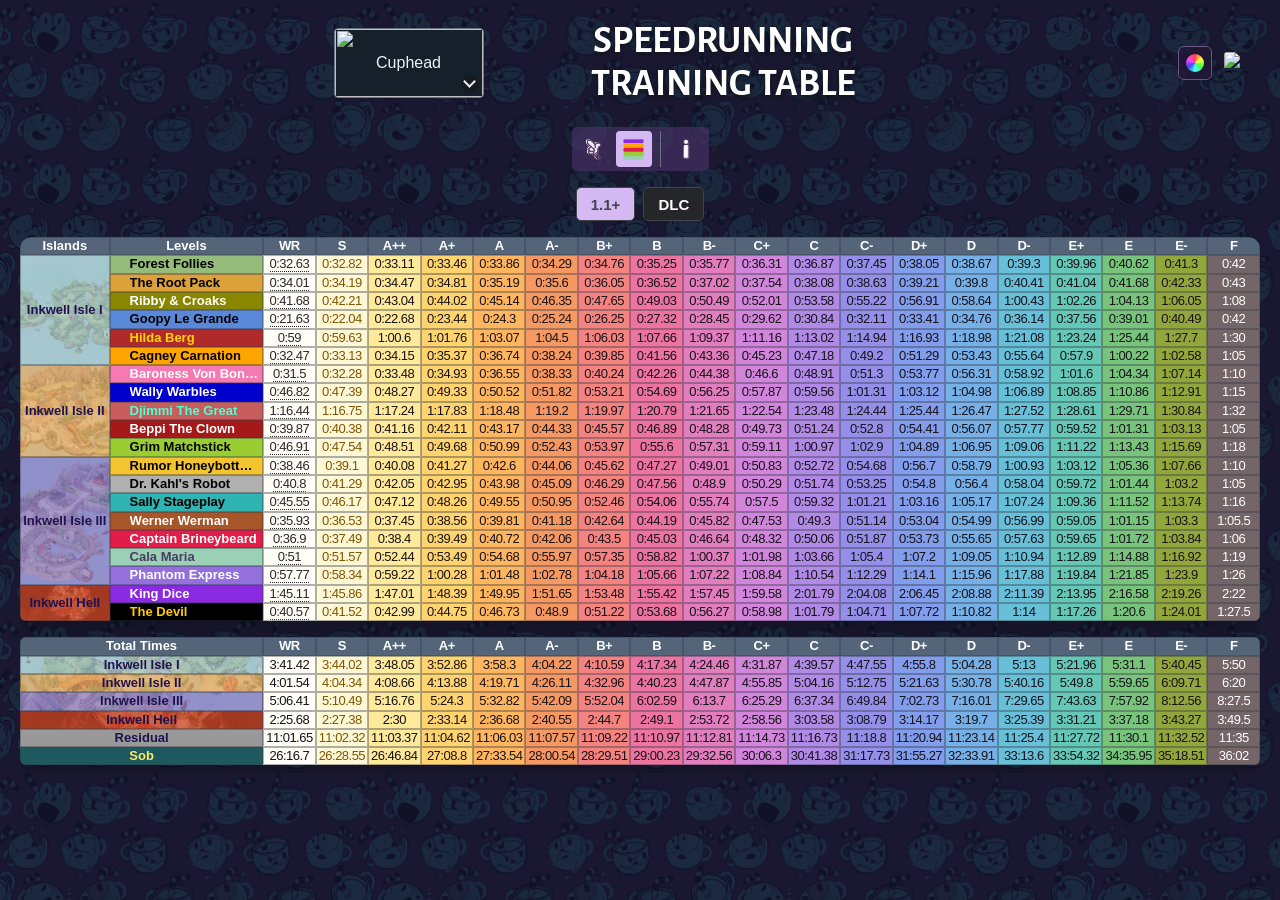
==== commit b9a62387: "Place the site palette picker next to the language flag" ====
--- a/index2.html
+++ b/index2.html
@@ -5,7 +5,9 @@
     <meta name="viewport" content="width=device-width, initial-scale=1.0">
     <title>Cuphead Training App</title>
 <link rel="icon" type="image/png" href="assets/icons/app-logo-small.png">
-    <link rel="stylesheet" href="style.css?v=1.1.8">
+    <script src="js/site-palette.js?v=flag-palette"></script>
+    <link rel="stylesheet" href="style.css?v=flag-palette">
+    <link rel="stylesheet" href="css/site-palette.css?v=flag-palette">
 </head>
 <body data-page="time-table">
 
@@ -16,9 +18,11 @@
     </div>
     <a href="info.html" class="info-nav-btn" data-i18n-aria-label="ui.info-aria" aria-label="How it works">&#9432;</a>
 
-    <button id="lang-toggle-btn" class="lang-toggle-btn-inline" type="button" onclick="setActiveLanguage(getActiveLanguage() === 'pt-BR' ? 'en' : 'pt-BR')" data-i18n-aria-label="ui.language-aria" aria-label="Toggle language">
-        <img src="https://flagcdn.com/w40/us.png" srcset="https://flagcdn.com/w80/us.png 2x" alt="English" width="28" height="21">
-    </button>
+    <div class="header-preferences">
+        <button id="lang-toggle-btn" class="lang-toggle-btn-inline" type="button" onclick="setActiveLanguage(getActiveLanguage() === 'pt-BR' ? 'en' : 'pt-BR')" data-i18n-aria-label="ui.language-aria" aria-label="Toggle language">
+            <img src="https://flagcdn.com/w40/us.png" srcset="https://flagcdn.com/w80/us.png 2x" alt="English" width="28" height="21">
+        </button>
+    </div>
 </div>
 
 <div class="nav-row">
@@ -49,7 +53,7 @@
     <script src="js/render-time-table.js?v=1.1.8"></script>
     <script src="js/render-personal.js?v=1.1.8"></script>
     <script src="js/render.js?v=1.1.8"></script>
-    <script src="js/language.js?v=1.1.8"></script>
+    <script src="js/language.js?v=flag-palette"></script>
     <script src="js/main.js?v=1.1.8"></script>
 
 </body>
--- a/style.css
+++ b/style.css
@@ -42,7 +42,7 @@
 
 .pages {
     display: grid;
-    grid-template-columns: minmax(44px, 1fr) minmax(0, max-content) minmax(44px, 1fr);
+    grid-template-columns: minmax(80px, 1fr) minmax(0, max-content) minmax(80px, 1fr);
     align-items: center;
     gap: clamp(8px, 2vw, 16px);
     margin-bottom: 12px;
@@ -106,9 +106,19 @@
     right: calc(120px + 100% - 100vw);
 }
 
-.lang-toggle-btn-inline {
+.header-preferences {
     grid-column: 3;
     justify-self: end;
+}
+
+@media (max-width: 540px) {
+    .pages {
+        grid-template-columns: minmax(0, 1fr) auto;
+        column-gap: 8px;
+    }
+
+    .pages .training-table-brand { grid-column: 1; }
+    .header-preferences { grid-column: 2; }
 }
 
 .game-toggle-btn:hover,
@@ -436,7 +446,7 @@
     padding: 1px 4px;
     border-radius: 4px;
     transition: background 0.2s ease;
-    background: #242629 !important;
+    background: var(--palette-input, #242629) !important;
     width: 100%;
     max-width: 100%;
     box-sizing: border-box;
--- a/css/site-palette.css
+++ b/css/site-palette.css
@@ -0,0 +1,134 @@
+.header-preferences { display: flex; align-items: center; gap: 4px; }
+
+.site-palette {
+    position: relative;
+    z-index: 120;
+}
+
+.site-palette summary {
+    display: grid;
+    place-items: center;
+    width: 34px;
+    height: 34px;
+    border: 1px solid var(--panel-border);
+    border-radius: 6px;
+    background: var(--panel-bg-deep);
+    cursor: pointer;
+    list-style: none;
+}
+
+.site-palette summary::-webkit-details-marker { display: none; }
+.site-palette summary::before {
+    content: "";
+    width: 18px;
+    height: 18px;
+    border-radius: 50%;
+    background: conic-gradient(#f44, #ff4, #4f4, #4ff, #44f, #f4f, #f44);
+}
+
+.site-palette-panel {
+    position: absolute;
+    top: calc(100% + 5px);
+    right: 0;
+    display: grid;
+    justify-items: center;
+    gap: 10px;
+    width: 164px;
+    padding: 12px;
+    border: 1px solid var(--panel-border);
+    border-radius: 6px;
+    background: var(--palette-popover, #221737);
+    color: #fff;
+    box-shadow: 0 4px 12px #0007;
+    font-size: 13px;
+}
+
+.site-palette-panel button {
+    padding: 4px 8px;
+    border: 1px solid var(--panel-border);
+    border-radius: 4px;
+    background: var(--panel-accent-soft);
+    color: inherit;
+    font: inherit;
+    cursor: pointer;
+}
+
+.site-palette-wheel {
+    position: relative;
+    display: grid;
+    place-items: center;
+    width: 112px;
+    aspect-ratio: 1;
+    border-radius: 50%;
+    background: conic-gradient(#f44, #ff4, #4f4, #4ff, #44f, #f4f, #f44);
+    touch-action: none;
+    cursor: crosshair;
+}
+
+.site-palette-wheel:focus-within { outline: 2px solid white; outline-offset: 3px; }
+.site-palette-wheel::before {
+    content: "";
+    width: 62%;
+    aspect-ratio: 1;
+    border-radius: 50%;
+    background: hsl(var(--site-hue, 265) 55% 32%);
+}
+
+.site-palette-wheel input {
+    position: absolute;
+    width: 1px;
+    height: 1px;
+    opacity: 0;
+    pointer-events: none;
+}
+
+.site-palette-marker {
+    position: absolute;
+    width: 12px;
+    height: 12px;
+    border: 2px solid white;
+    border-radius: 50%;
+    box-shadow: 0 0 0 1px #111;
+    transform: rotate(calc(var(--site-hue, 265) * 1deg)) translateY(-45px);
+    pointer-events: none;
+}
+
+html[data-site-palette] {
+    --panel-bg: hsl(var(--site-hue) 35% 24% / 75%);
+    --panel-bg-deep: hsl(var(--site-hue) 35% 15% / 86%);
+    --panel-border: hsl(var(--site-hue) 24% 44%);
+    --panel-accent: hsl(var(--site-hue) 33% 34%);
+    --panel-accent-soft: hsl(var(--site-hue) 35% 29% / 78%);
+    --panel-selection: hsl(var(--site-hue) 69% 84%);
+    --panel-accent-bright: hsl(var(--site-hue) 67% 76%);
+    --palette-popover: hsl(var(--site-hue) 35% 18%);
+    --palette-input: var(--panel-bg-deep);
+}
+
+html[data-site-palette] body[data-game="cuphead"]::before {
+    filter: hue-rotate(calc((var(--site-hue) - 265) * 1deg));
+}
+
+html[data-site-palette] body:is([data-game="hollow-knight"], [data-game="silksong"]) {
+    background-image: linear-gradient(hsl(var(--site-hue) 48% 16% / 24%), hsl(var(--site-hue) 48% 12% / 48%)), var(--game-background);
+}
+
+html[data-site-palette] :is(.category-tab, .category-sub-option, .data-control-btn, .rank-chart, .game-choices, .icon-caption) {
+    background: var(--panel-bg-deep);
+    border-color: var(--panel-border);
+}
+
+html[data-site-palette] :is(.category-tab, .category-sub-option, .data-control-btn):is(:hover, :focus-visible) {
+    background: var(--panel-accent);
+}
+
+html[data-site-palette] :is(.category-tab, .category-sub-option).is-active {
+    background: var(--panel-selection);
+    border-color: var(--panel-selection);
+}
+
+html[data-site-palette] :is(.reference-table thead th, .rank-chart-header) {
+    background: var(--panel-accent);
+}
+
+html[data-site-palette] .info-section h2 { color: var(--panel-accent-bright); }
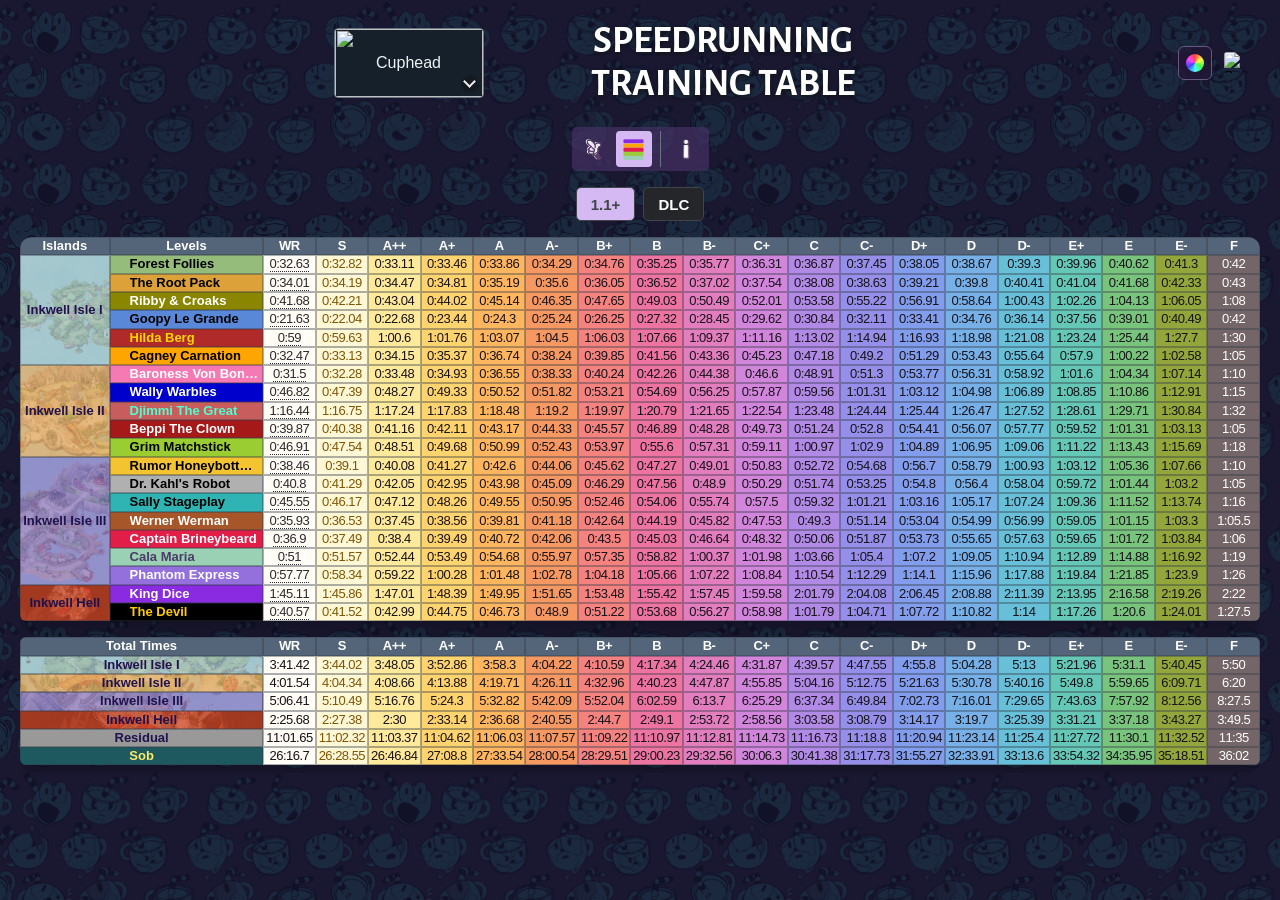
==== commit 4acfa2e0: "Remove the obsolete myekul background and fallback" ====
--- a/index2.html
+++ b/index2.html
@@ -6,7 +6,7 @@
     <title>Cuphead Training App</title>
 <link rel="icon" type="image/png" href="assets/icons/app-logo-small.png">
     <script src="js/site-palette.js?v=flag-palette"></script>
-    <link rel="stylesheet" href="style.css?v=flag-palette">
+    <link rel="stylesheet" href="style.css?v=own-background">
     <link rel="stylesheet" href="css/site-palette.css?v=flag-palette">
 </head>
 <body data-page="time-table">
--- a/style.css
+++ b/style.css
@@ -29,7 +29,7 @@
     min-height: 100%;
     margin: 0;
     padding: 20px;
-    background-image: linear-gradient(180deg, rgba(15, 19, 28, .14), rgba(15, 19, 28, .38)), var(--game-background, url("assets/backgrounds/myekul-bg.png"));
+    background-image: linear-gradient(180deg, rgba(15, 19, 28, .14), rgba(15, 19, 28, .38)), var(--game-background, none);
     background-repeat: no-repeat;
     background-position: center center;
     background-attachment: fixed;
